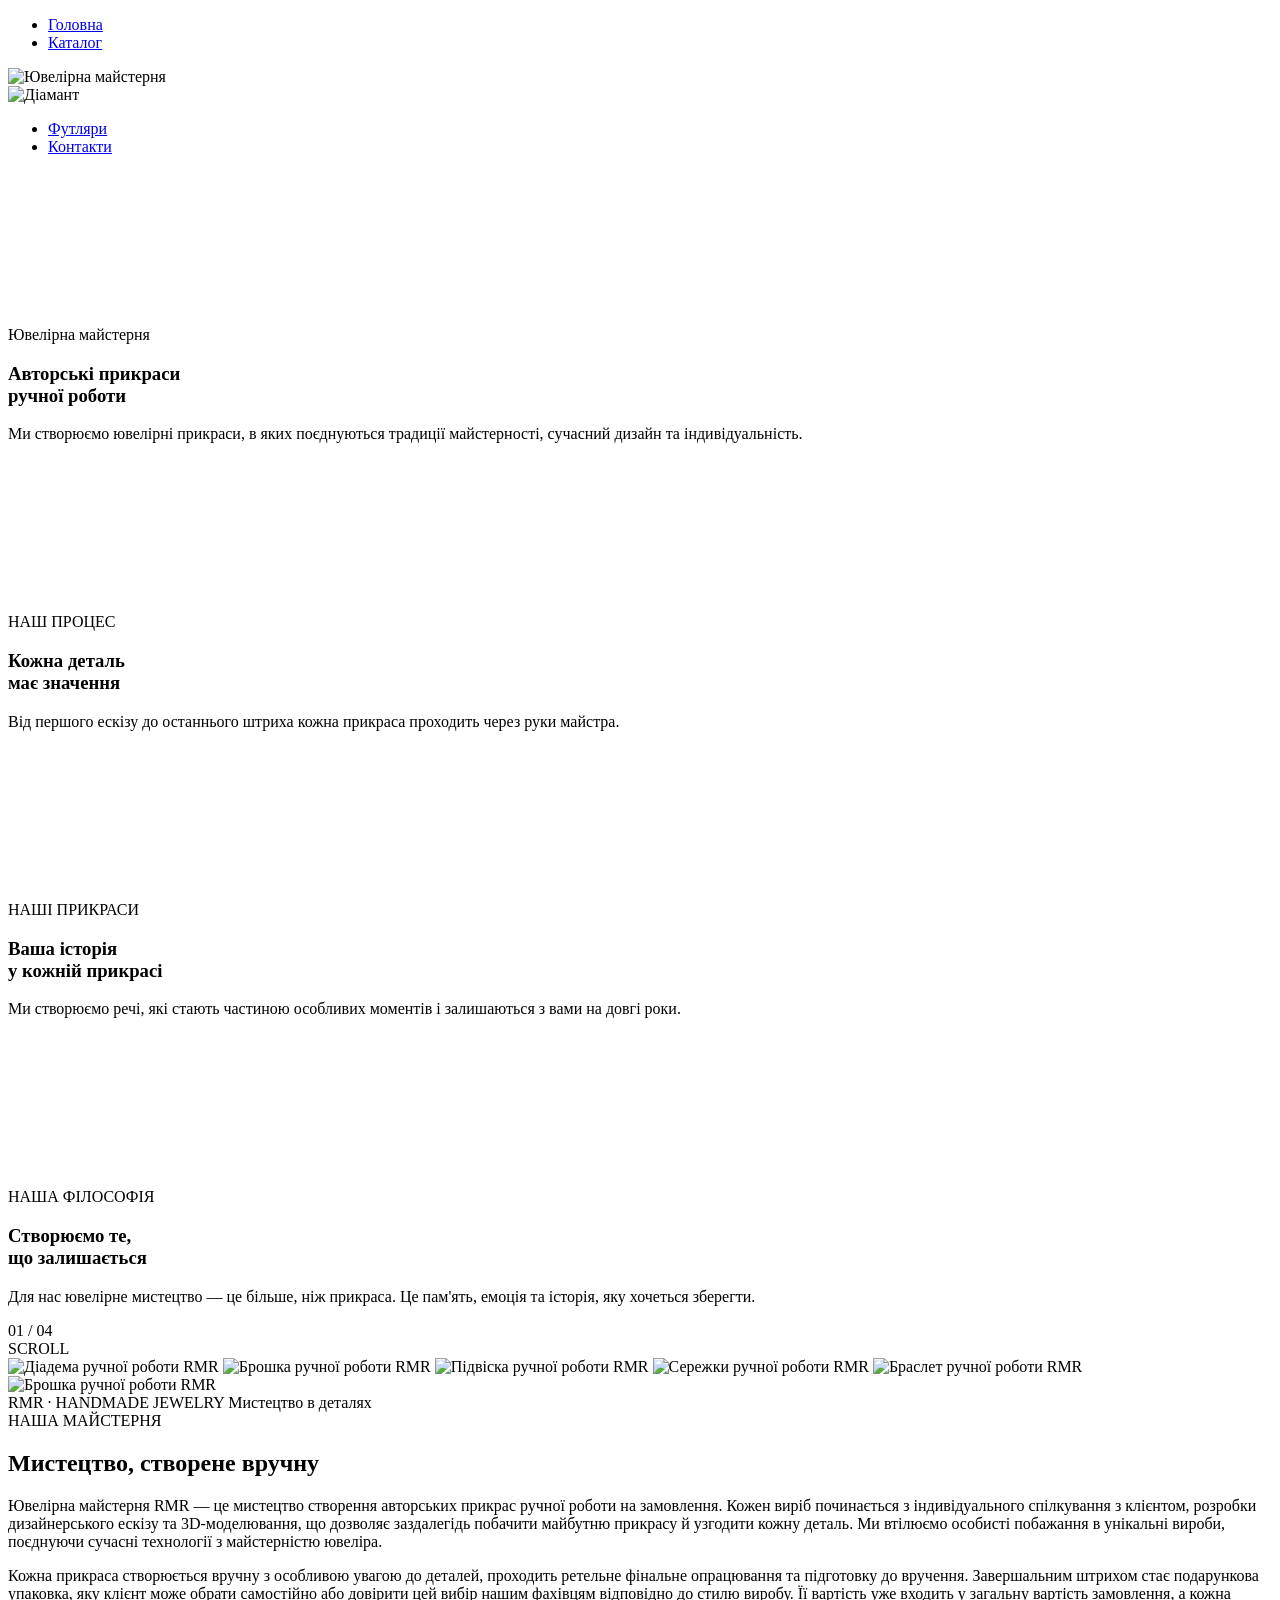
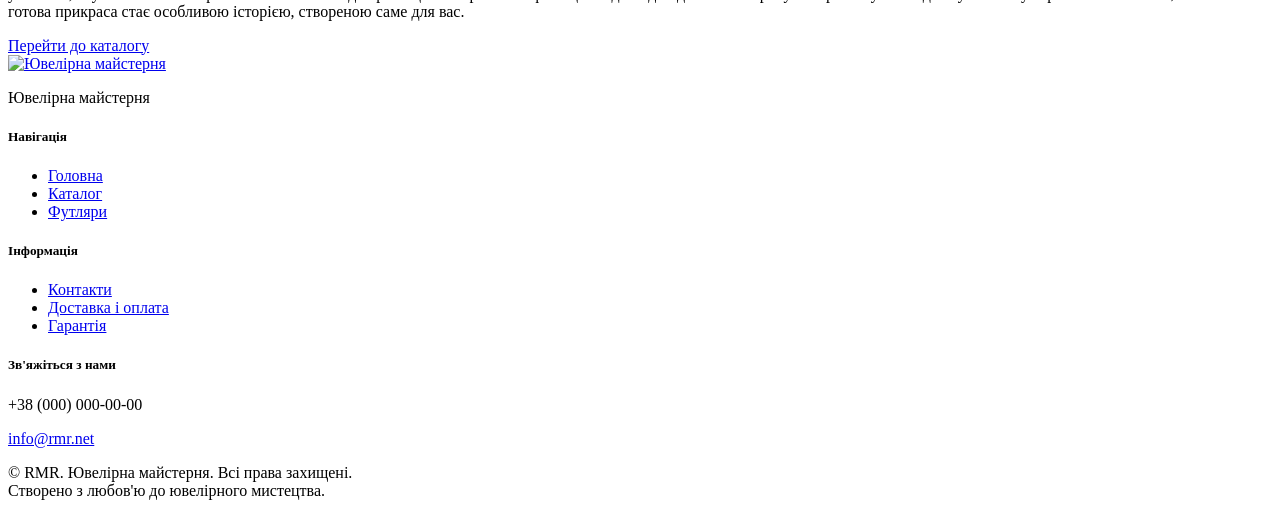
==== index.html @ 95575c85 "Add files via upload" ====
<!DOCTYPE html>
<html lang="uk">
<head>
    <meta charset="UTF-8">
    <meta name="viewport" content="width=device-width, initial-scale=1.0">
    <!-- Bootstrap -->
    <link rel="stylesheet" href="libs/bootstrap/css/bootstrap.min.css">
    <!-- Font Awesome -->
    <link rel="stylesheet" href="libs/fontawesome/css/all.min.css">
 
    <!-- Основные стили -->
    <link rel="stylesheet" href="styles/style.css">

    <!-- Favicon -->
    <link rel="shortcut icon" href="images/favicon.png" type="image/x-icon">
    <title>Ювелірна майстерня RMR</title>
 </head>         


<body>    
    <header class="site-header">
        <div class="container-fluid">
        <div class="row align-items-center">
    
        <!-- ЛЕВАЯ ЧАСТЬ МЕНЮ -->    
        <div class="col-lg-5 col-md-5 col-4">
        <nav class="navbar navbar-expand-lg p-0">
            <ul class="navbar-nav flex-row gap-lg-4 gap-2">
                <li class="nav-item active">  <a class="nav-link" href="index.html"> Головна </a> </li>   
                <li class="nav-item"> <a class="nav-link"  href="catalog.html">  Каталог </a> </li>             
                             
            </ul>                    
        </nav>                            
        </div>                   
                                
        <!-- ЦЕНТРАЛЬНЫЙ ЛОГОТИП -->                          
        <div class="col-lg-2 col-md-2 col-4">                     
        <div class="logo-box text-center"> 
        <img src="images/logotip.png" class="logo img-fluid" alt="Ювелірна майстерня">
        <div class="diamond-wrap">                       
        <img src="images/diamond.png" class="logo-diamond" alt="Діамант"> </div>
         </div> 
        </div>      

        <!-- ПРАВАЯ ЧАСТЬ МЕНЮ -->
        <div class="col-lg-5 col-md-5 col-4">
        <nav class="navbar navbar-expand-lg p-0">
            <ul class="navbar-nav flex-row justify-content-end gap-lg-4 gap-2 w-100"> 
               <li class="nav-item"> <a class="nav-link" href="packaging.html"> Футляри </a> </li>
               <li class="nav-item"> <a class="nav-link" href="contacts.html"> Контакти </a> </li> </ul>
        </nav>                        
        </div>                          
        </div>                           
        </div>                       
         </header>  



         <main>

          <!-- ================================================
               СЦЕНА З ВІДЕО
               Блок .hero «прилипає» до верху екрана (position: sticky),
               поки наступна секція піднімається і накриває його.
               ================================================ -->
          <div class="rmr-video-stage">
              <section class="hero" aria-label="Відео про майстерню RMR">
  
                  <!-- СЛАЙД 1 -->
                  <article class="about-slide is-active">
                      <video class="about-video" autoplay muted loop playsinline preload="auto">
                          <source src="videos/video1.mp4" type="video/mp4">
                      </video>
                      <div class="about-dark"></div>
                      <div class="container-fluid h-100">
                          <div class="row h-100 align-items-center">
                              <div class="col-lg-7 col-md-8 col-11 about-content">
                                  <span class="about-label">Ювелірна майстерня</span>
                                  <h1 class="about-title">Авторські прикраси <br> ручної роботи</h1>
                                  <p class="about-text">Ми створюємо ювелірні прикраси, в яких поєднуються традиції майстерності, сучасний дизайн та індивідуальність.</p>
                              </div>
                          </div>
                      </div>
                  </article>
  
                  <!-- СЛАЙД 2 -->
                  <article class="about-slide">
                      <video class="about-video" muted loop playsinline preload="metadata">
                          <source src="videos/video2.mp4" type="video/mp4">
                      </video>
                      <div class="about-dark"></div>
                      <div class="container-fluid h-100">
                          <div class="row h-100 align-items-center">
                              <div class="col-lg-7 col-md-8 col-11 about-content">
                                  <span class="about-label">НАШ ПРОЦЕС</span>
                                  <h1 class="about-title">Кожна деталь<br> має значення</h1>
                                  <p class="about-text">Від першого ескізу до останнього штриха кожна прикраса проходить через руки майстра.</p>
                              </div>
                          </div>
                      </div>
                  </article>
  
                  <!-- СЛАЙД 3 -->
                  <article class="about-slide">
                      <video class="about-video" muted loop playsinline preload="metadata">
                          <source src="videos/video3.mp4" type="video/mp4">
                      </video>
                      <div class="about-dark"></div>
                      <div class="container-fluid h-100">
                          <div class="row h-100 align-items-center">
                              <div class="col-lg-7 col-md-8 col-11 about-content">
                                  <span class="about-label">НАШІ ПРИКРАСИ</span>
                                  <h1 class="about-title">Ваша історія<br>у кожній прикрасі</h1>
                                  <p class="about-text">Ми створюємо речі, які стають частиною особливих моментів і залишаються з вами на довгі роки.</p>
                              </div>
                          </div>
                      </div>
                  </article>
  
                  <!-- СЛАЙД 4 -->
                  <article class="about-slide">
                      <video class="about-video" muted loop playsinline preload="metadata">
                          <source src="videos/video4.mp4" type="video/mp4">
                      </video>
                      <div class="about-dark"></div>
                      <div class="container-fluid h-100">
                          <div class="row h-100 align-items-center">
                              <div class="col-lg-7 col-md-8 col-11 about-content">
                                  <span class="about-label">НАША ФІЛОСОФІЯ</span>
                                  <h1 class="about-title">Створюємо те,<br>що залишається</h1>
                                  <p class="about-text">Для нас ювелірне мистецтво — це більше, ніж прикраса. Це пам'ять, емоція та історія, яку хочеться зберегти.</p>
                              </div>
                          </div>
                      </div>
                  </article>
  
                  <!-- СЧЁТЧИК -->
                  <div class="about-counter">
                      <span class="current">01</span> / 04
                  </div>
  
                  <!-- SCROLL -->
                  <div class="about-scroll">
                      <span>SCROLL</span>
                      <span class="about-scroll-line"></span>
                  </div>
  
              </section>
          </div>
  
  
        <!-- ================================================
                       СЕКЦІЯ З ФОТО І ОПИСОМ: піднімається на відео
                       Сітка Bootstrap: container > row > col-lg-7 + col-lg-5
                       ================================================ -->
        <section class="rmr-workshop-section" id="rmr-workshop" aria-labelledby="rmr-workshop-title">
            <div class="container">
                <div class="row align-items-center g-4 g-lg-5">
        
                    <!-- ФОТО ПРИКРАС (змінюються автоматично, див. home.js) -->
                    <div class="col-12 col-lg-7">
                        <div class="rmr-jewelry-showcase" aria-label="Прикраси майстерні RMR">
                            <div class="rmr-jewelry-glow" aria-hidden="true"></div>
                            <div class="rmr-jewelry-frame">
                                <img class="rmr-jewelry-image is-visible" src="images/chief/1.png"alt="Діадема ручної роботи RMR"> 
                                <img class="rmr-jewelry-image" src="images/chief/2.png" alt="Брошка ручної роботи RMR">
                                <img class="rmr-jewelry-image" src="images/chief/3.png" alt="Підвіска ручної роботи RMR">
                                <img class="rmr-jewelry-image" src="images/chief/4.png" alt="Сережки ручної роботи RMR">
                                <img class="rmr-jewelry-image" src="images/chief/5.png" alt="Браслет ручної роботи RMR">
                                <img class="rmr-jewelry-image" src="images/chief/6.png" alt="Брошка ручної роботи RMR">
        
                            </div>
                            <div class="rmr-showcase-caption" aria-live="polite">
                                <span class="rmr-showcase-kicker">RMR · HANDMADE JEWELRY</span>
                                <span class="rmr-showcase-name">Мистецтво в деталях</span>
                            </div>
                        </div>
                    </div>
                    <!-- ОПИС: по центру на телефоні, зліва на широкому екрані -->
                    <div class="col-12 col-lg-5">
                        <div class="rmr-workshop-description text-left text-lg-start">
                            <span class="rmr-workshop-overline d-block">НАША МАЙСТЕРНЯ</span>
                            <h2 id="rmr-workshop-title">Мистецтво, створене вручну</h2>
                            <p>Ювелірна майстерня RMR — це мистецтво створення авторських прикрас ручної роботи на замовлення.
                                Кожен виріб
                                починається з індивідуального спілкування з клієнтом, розробки дизайнерського ескізу та
                                3D-моделювання, що
                                дозволяє заздалегідь побачити майбутню прикрасу й узгодити кожну деталь. Ми втілюємо особисті
                                побажання в
                                унікальні вироби, поєднуючи сучасні технології з майстерністю ювеліра.</p>
        
                            <p> Кожна прикраса створюється вручну з особливою увагою до деталей, проходить ретельне фінальне
                                опрацювання та
                                підготовку до вручення. Завершальним штрихом стає подарункова упаковка, яку клієнт може обрати
                                самостійно або довірити
                                цей вибір нашим фахівцям відповідно до стилю виробу. Її вартість уже входить у загальну вартість
                                замовлення, а кожна
                                готова прикраса стає особливою історією, створеною саме для вас.</p>
                            <a href="catalog.html" class="rmr-workshop-btn">Перейти до каталогу <i
                                    class="fa-solid fa-arrow-right-long" aria-hidden="true"></i></a>
                        </div>
                    </div>
        
                </div>
            </div>
        </section>
        
        </main>



<!-- FOOTER -->
<footer class="footer"> 
    <div class="container">

   <!-- ОСНОВНАЯ ЧАСТЬ FOOTER -->
    <div class="row footer-main g-4">
    
   <!-- ЛОГОТИП -->
    <div class="col-lg-3 col-md-6 col-12">
    <div class="footer-column footer-brand"> <a href="index.html" class="footer-logo d-inline-block"> <img src="images/logotipWithDiamond.png" alt="Ювелірна майстерня" class="img-fluid"> </a>        
     <p class="footer-description"> Ювелірна майстерня </p>
     </div>
     </div>                         
    
    <!--  НАВИГАЦИЯ-->
     <div class="col-lg-3 col-md-6 col-12">            
     <div class="footer-column">            
     <h5> Навігація </h5>
        <ul class="footer-links list-unstyled">                    
            <li> <a href="index.html"> Головна </a> </li>
            <li> <a href="catalog.html"> Каталог </a> </li>
            <li> <a href="packaging.html">Футляри </a> </li> 
       </ul>                
                 
      </div>                          
      </div>                            
    
     <!--  ИНФОРМАЦИЯ   -->          
       <div class="col-lg-3 col-md-6 col-12">          
       <div class="footer-column">
       <h5>  Інформація  </h5>  
            <ul class="footer-links list-unstyled">
               <li> <a href="contacts.html"> Контакти </a> </li>
               <li> <a href="#"> Доставка і оплата </a> </li>         
             <li> <a href="#"> Гарантія </a> </li>   
            </ul>            
       </div>
       </div>              

     <!-- КОНТАКТЫ -->   
        <div class="col-lg-3 col-md-6 col-12">         
        <div class="footer-column">         
        <h5> Зв'яжіться з нами </h5>
     
     <!-- ТЕЛЕФОН -->                    
        <p class="footer-contact">  +38 (000) 000-00-00  </p>
                      
     <!-- EMAIL -->
        <p class="footer-contact"> 
        <a href="mailto:info@rmr.net?subject=Замовлення прикрас">info@rmr.net</a> </p>    
                            
     <!-- СОЦСЕТИ -->
        <div class="footer-socicons d-flex">
            <span aria-label="Instagram"> <i class="fa-brands fa-instagram"></i> </span>
            <span aria-label="Facebook"> <i class="fa-brands fa-square-facebook"></i> </span>
            <span aria-label="Pinterest"> <i class="fa-brands fa-square-pinterest"></i> </span>
            <span aria-label="Twitter"> <i class="fa-brands fa-square-twitter"></i> </span>  
    </div>
    </div>
    </div>           
    </div>
           
    <!-- НИЖНЯЯ ЧАСТЬ FOOTER  -->
       <div class="footer-bottom row align-items-center">       
           
    <!-- КОПИРАЙТ -->
    <div class="col-md-6 col-12">
    <div class="footer-copy"> &copy;
      <span class="year"></span>
     <span> RMR. Ювелірна майстерня. Всі права захищені.</span>
                       
     </div>
     </div>               
                    
    <!-- ТЕКСТ СПРАВА -->
    <div class="col-md-6 col-12 text-md-end">
    <div class="footer-love"> Створено з любов'ю до ювелірного мистецтва. </div>
    </div>  
    </div>
    </div>            
                  
 </footer>
                  
                

<script src="scripts/home.js"></script>
<script src="scripts/diamond.js"></script>
<script src="scripts/script.js"></script>

</body>
</html>
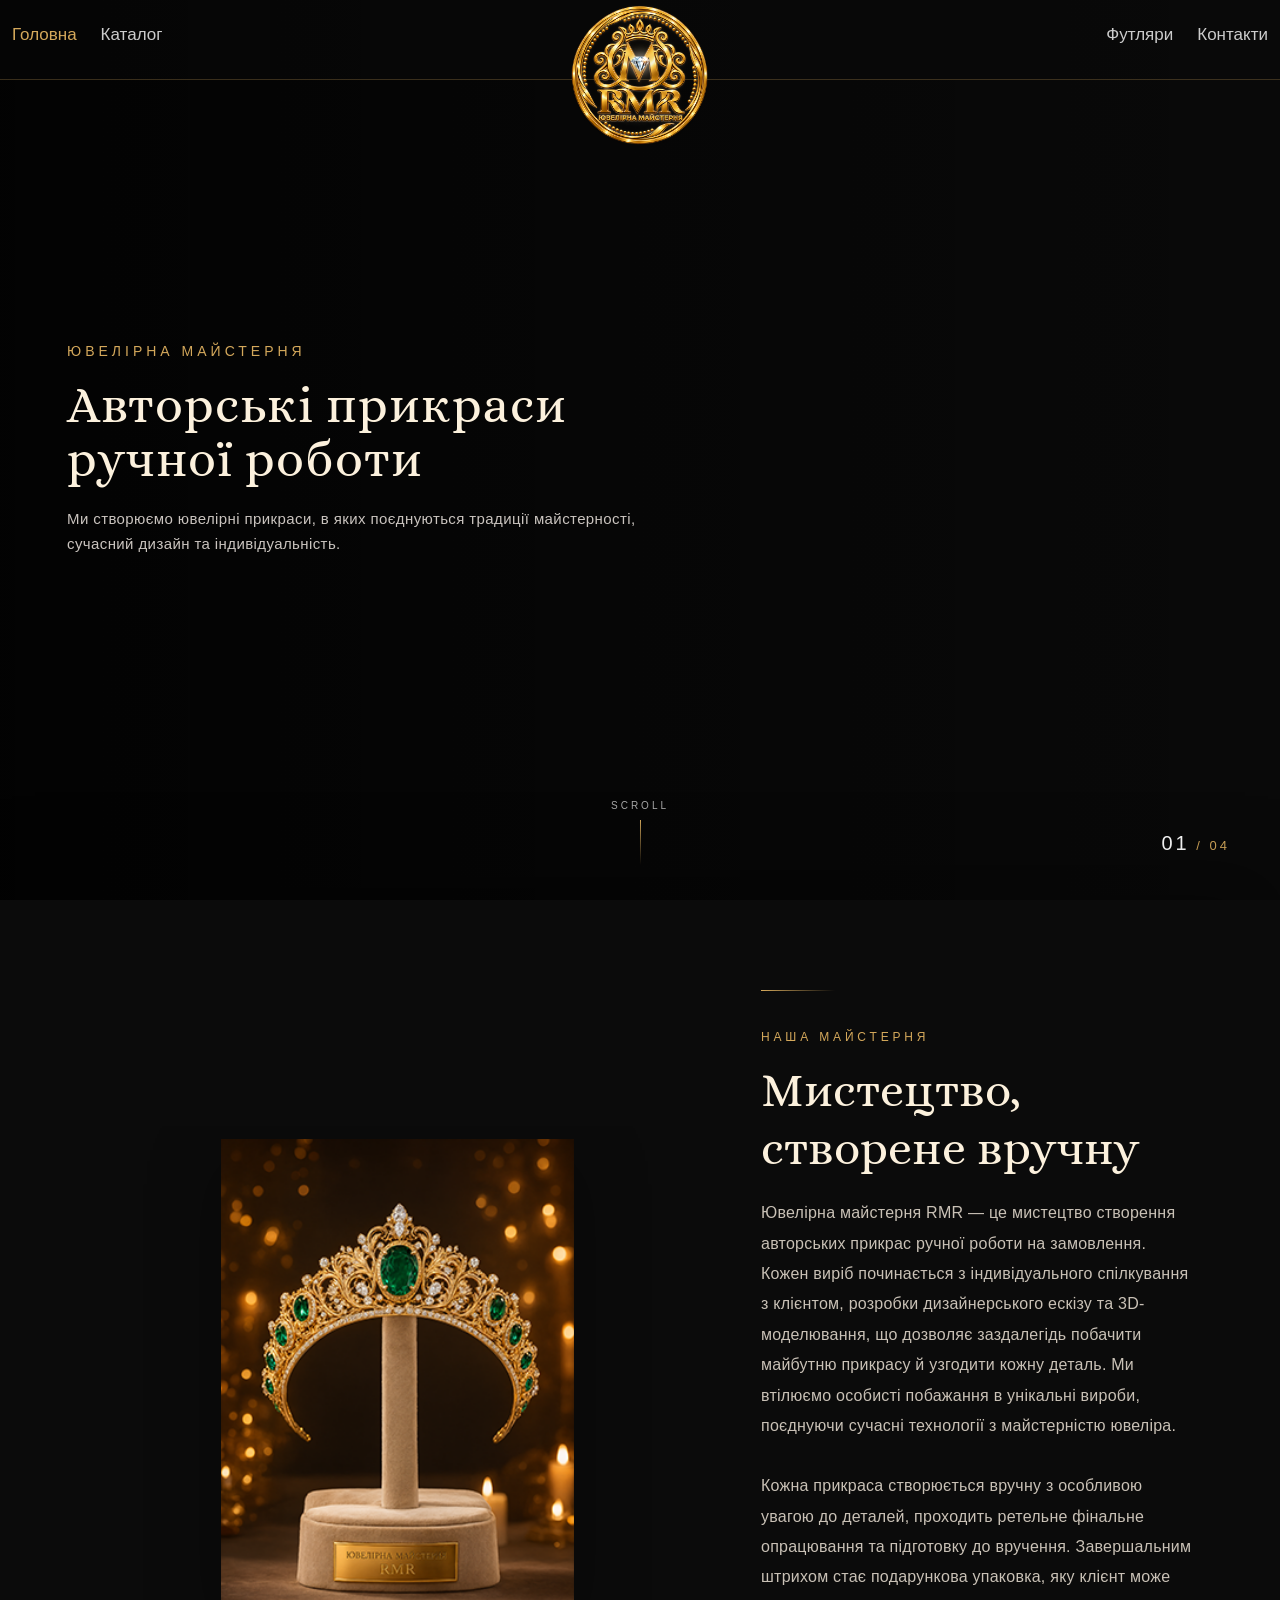
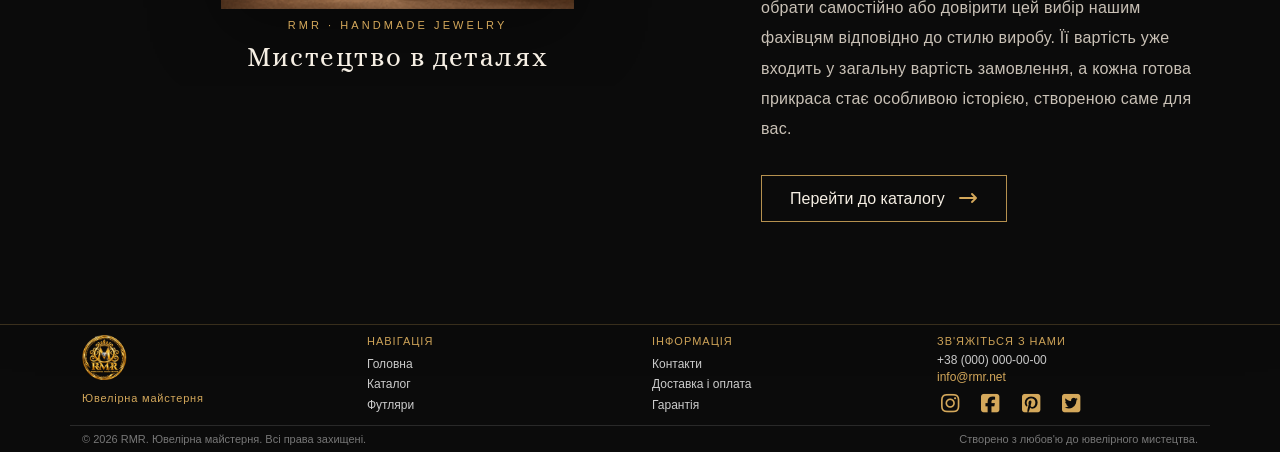
==== commit 7b61046d: "Update index.html" ====
--- a/index.html
+++ b/index.html
@@ -218,7 +218,8 @@
     
    <!-- ЛОГОТИП -->
     <div class="col-lg-3 col-md-6 col-12">
-    <div class="footer-column footer-brand"> <a href="index.html" class="footer-logo d-inline-block"> <img src="images/logotipWithDiamond.png" alt="Ювелірна майстерня" class="img-fluid"> </a>        
+    <div class="footer-column footer-brand"> 
+     <span class="footer-logo d-inline-block"><img src="images/logotipWithDiamond.png" alt="Ювелірна майстерня" class="img-fluid"> </span>         
      <p class="footer-description"> Ювелірна майстерня </p>
      </div>
      </div>                         
--- a/styles/style.css
+++ b/styles/style.css
@@ -0,0 +1,2682 @@
+/* сброс стилей браузера */
+html, body, div, span, object, iframe, h1, h2, h3, h4, h5, h6, p, blockquote, pre, a, abbr, acronym, address, big, cite, code, del, dfn, em, img, ins, kbd, q, s, samp,small, strike, strong, sub, sup, tt, var, b, u, i, center, dl, dt, dd, ol, ul, li, fieldset, form, label, legend,
+table, caption, tbody, tfoot, thead, tr, th, td, article, aside, canvas, details, embed, 
+figure, figcaption, footer, header, hgroup, menu, nav, output, ruby, section, summary,
+time, mark, audio, video {
+	margin: 0;
+	padding: 0;
+	border: 0;
+	font-size: 100%;
+	vertical-align: baseline;
+}
+article, aside, details, figcaption, figure, footer, header, hgroup, menu, nav, section {
+	display: block;
+}
+body {
+	line-height: 1.2;
+}
+ol { 
+	padding-left: 1.4em;
+	list-style: decimal;
+}
+ul {
+	padding-left: 1.4em;
+	list-style: square;
+}
+table {
+	border-collapse: collapse;
+	border-spacing: 0;
+} 
+/* конец кода сброса стилей браузера */
+/*!!!!!!!!!!!!!!!!!!!!!!!!!!!!!!!!!!!!!!!!!!!!!!!!!!!!!!!!!!!!*/
+
+
+/* =========================================================
+                        INDEX.HTML
+   ========================================================= */
+ @font-face {
+   font-family: 'AliceRegular'; /* Задаем имя шрифту */
+  src: url('../fonts/11zon_Alice-Regular.woff2') format('woff2');
+  font-weight: 400;/* Жирность шрифта */
+  font-style: normal; /* Стиль шрифта */
+  font-display: swap; /* Плавная замена текста при загрузке */
+}
+
+html,
+body {
+    margin: 0;
+    padding: 0;
+    width: 100%;
+    min-height: 100%;
+    background: #0b0b0b;
+    font-family: "Playfair Display", "PT Serif", sans-serif;
+     }
+
+body {
+    overflow-x: hidden;
+    }     
+
+
+/* HEADER */
+.site-header {
+    position: absolute;
+    top: 0;
+    left: 0;
+    width: 100%;
+    min-height: 80px;
+    background: rgba(10, 10, 10, 0.40);
+    border-bottom: 1px solid rgba(212, 168, 91, 0.25);
+    z-index: 10;
+}
+/* ССЫЛКИ МЕНЮ */
+.site-header .nav-link {
+    color: #cccccc;
+    font-size: 17px;
+    white-space: nowrap;
+    text-decoration: none;
+    padding: 0 !important;
+    transition: color 0.3s ease, text-shadow 0.3s ease;
+    transform: translateY(25px);         
+}
+.site-header .nav-link:hover {
+    color: #d4a85b;
+}
+/* АКТИВНЫЙ ПУНКТ */
+.site-header .nav-item.active .nav-link {
+    color: #d4a85b;
+}
+/* ЛОГОТИП */
+ .logo-box {
+    position: absolute;
+    width: 140px;
+    height: 140px;
+    left: 50%;
+    top: 5px;
+    transform: translateX(-50%);
+    perspective: 600px;
+    z-index: 20;
+}
+/* ССЫЛКА ЛОГОТИПА */
+.logo-box > a {
+    position: relative;
+    display: block;
+    width: 100%;
+    height: 100%;
+}
+/* ОСНОВНОЙ ЛОГОТИП */
+.logo {
+    position: absolute;
+    width: 140px;
+    height: 140px;
+    left: 0;
+    top: 0;
+    object-fit: contain;
+    z-index: 1;
+}
+/* ОБЛАСТЬ БРИЛЛИАНТА */
+.diamond-wrap {
+    position: absolute;
+    left: 50%;
+    top: 43%;
+    width: 28px;
+    height: 28px;
+    transform: translate(-50%, -50%);
+    z-index: 5;
+    pointer-events: none;
+}
+/* БРИЛЛИАНТ */
+.logo-diamond {
+    position: absolute;
+    left: 0;
+    top: 0;
+    width: 28px;
+    height: 28px;
+    object-fit: contain;
+    transform-origin: center center;
+    z-index: 2;
+}
+
+/*  HERO*/ 
+.hero,
+.about-story {          /* .about-story используется на aboutus.html */
+    position: relative;
+    width: 100%;
+    min-height: 0;
+    overflow: hidden;
+    background: #0b0b0b;
+}
+
+/* Главная: видео занимает весь первый экран (шапка лежит поверх него) */
+.hero {
+    height: 100vh;      /* запасной вариант для старых браузеров */
+    height: 100svh;     /* на телефонах не прыгает при скрытии адресной строки */
+}
+
+/* Страница «Про майстерню»: оставляем место под футер, как было */
+.about-story {
+    height: calc(100vh - 135px);
+}
+
+/* ОДИН ЭКРАН */
+.about-slide {
+    position: absolute;
+    inset: 0;
+    width: 100%;
+    height:  100%;
+    opacity: 0;
+    visibility: hidden;
+    transform: scale(1.04);
+    transition:
+        opacity 1s ease,
+        transform 1.4s ease,
+        visibility 1s ease;
+}
+
+/* АКТИВНЫЙ ЭКРАН */
+.about-slide.is-active {
+    opacity: 1;
+    visibility: visible;
+    transform: scale(1);
+    z-index: 2;
+}
+
+/* ВИДЕО */
+.about-video {
+    position: absolute;
+    inset: 0;
+    width: 100%;
+    height: 100%;
+    object-fit: cover;
+}
+
+/* ЗАТЕМНЕНИЕ */
+.about-dark {
+    position: absolute;
+    inset: 0;
+    z-index: 1;
+    background:
+        linear-gradient(
+            90deg,
+            rgba(0, 0, 0, 0.78) 0%,
+            rgba(0, 0, 0, 0.48) 45%,
+            rgba(0, 0, 0, 0.18) 100%
+        );
+}
+
+/* КОНТЕНТ */
+.about-content {
+    position: relative;
+    z-index: 3;
+    /*color: #fff;*/
+}
+
+/* МАЛЕНЬКИЙ ЗОЛОТОЙ ЗАГОЛОВОК */
+.about-label {
+    display: block;
+    margin-bottom: 18px;
+    margin-left: 55px;
+    color: #d4a85b;
+    font-size: 14px;
+    font-weight: 400;
+    letter-spacing: 4px;
+    text-transform: uppercase;
+    opacity: 0;
+    transform: translateY(25px);
+    transition:
+        opacity 0.8s ease 0.3s,
+        transform 0.8s ease 0.3s;
+}
+
+/* ГЛАВНЫЙ ЗАГОЛОВОК */
+.about-title {
+    margin: 0 0 20px 55px;
+    max-width: 700px;
+    color: #fcf1dd;
+    font-family: 'AliceRegular';
+    font-size: clamp(3rem, 4vw, 4.5rem);
+    font-weight: 400;
+    line-height: 1.05;
+    letter-spacing: 1px;
+    opacity: 0;
+    transform: translateY(35px);
+    transition:
+        opacity 1s ease 0.45s,
+        transform 1s ease 0.45s;
+}
+
+/* ТЕКСТ */
+.about-text {
+    max-width: 620px;
+    color: #cac4bf;
+    font-size: 15px;
+    margin-left: 55px;
+    line-height: 1.7;
+    letter-spacing: 0.4px;
+    opacity: 0;
+    transform: translateY(30px);
+    transition:
+        opacity 1s ease 0.65s,
+        transform 1s ease 0.65s;
+}
+
+/* ЗАПУСК АНИМАЦИИ ТЕСКТА */
+.about-slide.is-active .about-label,
+.about-slide.is-active .about-title,
+.about-slide.is-active .about-text {
+    opacity: 1;
+    transform: translateY(0);
+}
+
+/* СЧЁТЧИК */
+.about-counter {
+    position: absolute;
+    right: 50px;
+    bottom: 45px;
+    z-index: 5;
+    color: #d4a85b;
+    font-size: 13px;
+    letter-spacing: 3px;
+}
+.about-counter .current {
+    color: #fff;
+    font-size: 20px;
+}
+
+/* ПОДСКАЗКА SCROLL */
+.about-scroll {
+    position: absolute;
+    left: 50%;
+    bottom: 35px;
+    z-index: 5;
+    display: flex;
+    flex-direction: column;
+    align-items: center;
+    gap: 8px;
+    transform: translateX(-50%);
+    color: rgba(255, 255, 255, 0.65);
+    font-size: 10px;
+    letter-spacing: 3px;
+    text-transform: uppercase;
+}
+.about-scroll-line {
+    width: 1px;
+    height: 45px;
+    background: linear-gradient(
+        to bottom,
+        #d4a85b,
+        transparent
+    );
+    animation: aboutScroll 2s ease-in-out infinite;
+}
+
+@keyframes aboutScroll {
+    0% {
+        opacity: 0;
+        transform: scaleY(0);
+        transform-origin: top;
+    }
+    50% {
+        opacity: 1;
+        transform: scaleY(1);
+    }
+    100% {
+        opacity: 0;
+        transform: scaleY(1);
+        transform-origin: bottom;
+    }
+}
+
+
+
+/* =====================================================
+   ГОЛОВНА RMR: СЕКЦІЯ ПЛАВНО ПІДНІМАЄТЬСЯ НА ВІДЕО («шторка»)
+
+   Як це працює:
+   1) .rmr-video-stage вдвічі вища за екран.
+   2) .hero всередині має position: sticky, тому «прилипає» до верху
+      екрана і стоїть на місці, поки сторінка прокручується.
+   3) Наступна секція має від'ємний margin-top, тому спочатку стоїть
+      одразу під екраном, а потім піднімається і накриває відео.
+   4) home.js рахує, наскільки секція вже накрила відео, і кладе число
+      від 0 до 1 у змінну --cover. За нею відео трохи зсувається,
+      зменшується і темніє, і виходить глибина, як на omegawatches.com.
+   ===================================================== */
+
+   :root {
+    --screen: 100vh;                         /* висота екрана */
+    --hero-h: max(var(--screen), 480px);     /* висота блоку з відео */
+}
+@supports (height: 100svh) {
+    :root { --screen: 100svh; }              /* на телефонах не стрибає при зникненні адресного рядка */
+}
+
+.rmr-video-stage {
+    --cover: 0;                              /* 0 → 1, оновлює home.js */
+    position: relative;
+    height: calc(var(--hero-h) + var(--screen));
+    z-index: 1;
+    background: #0b0b0b;
+}
+
+.rmr-video-stage > .hero {
+    position: sticky;
+    top: 0;
+    height: var(--hero-h);
+    min-height: 0;
+    z-index: 1;
+    transform-origin: 50% 0;
+    transform:
+        translate3d(0, calc(var(--cover) * -14vh), 0)
+        scale(calc(1 - var(--cover) * 0.08));
+    will-change: transform;
+}
+
+/* Затемнення відео, коли секція його накриває */
+.rmr-video-stage > .hero::after {
+    content: "";
+    position: absolute;
+    inset: 0;
+    z-index: 6;
+    background: #000;
+    opacity: calc(var(--cover) * 1);
+    pointer-events: none;
+}
+
+/* СЕКЦІЯ З ФОТО І ОПИСОМ */
+.rmr-workshop-section {
+    position: relative;
+    z-index: 20;
+    display: flex;
+    align-items: center;
+    margin-top: calc(var(--hero-h) * -1);    /* підтягуємо секцію вгору, під екран */
+    min-height: var(--screen);
+    padding: clamp(55px, 7vw, 105px) 0 clamp(65px, 8vw, 110px);
+    overflow: hidden;
+    color: #f6efe4;
+    background:
+       /* radial-gradient(ellipse at 50% 18%, rgba(212,168,91,.12), transparent 42%),*/
+        #0b0b0b;
+    box-shadow: 0 -28px 70px rgba(0,0,0,.30);
+    isolation: isolate;
+}
+.rmr-workshop-section > .container {
+    position: relative;
+    z-index: 1;
+}
+
+/* ФОТО ПРИКРАС */
+.rmr-jewelry-showcase {
+    position: relative;
+    display: flex;
+    min-height: clamp(320px, 48vw, 560px);
+    flex-direction: column;
+    align-items: center;
+    justify-content: center;
+    overflow: hidden;
+}
+.rmr-jewelry-glow {
+    position: absolute;
+    width: min(70vw, 650px);
+    aspect-ratio: 1;
+    border-radius: 50%;
+    /*background: radial-gradient(circle, rgba(212,168,91,.16) 0%, rgba(212,168,91,.055) 38%, transparent 70%);*/
+    filter: blur(12px);
+    pointer-events: none;
+}
+.rmr-jewelry-frame {
+    position: relative;
+    z-index: 1;
+    width: min(76vw, 540px);
+    height: clamp(260px, 42vw, 470px);
+}
+.rmr-jewelry-image {
+    position: absolute;
+    inset: 0;
+    display: block;
+    width: 100%;
+    height: 100%;
+    object-fit: contain;
+    opacity: 0;
+    transform: translateY(14px) scale(.97);
+    filter: drop-shadow(0 22px 35px rgba(0,0,0,.35));
+    transition: opacity 1s ease, transform 0.3s ease;
+    pointer-events: none;
+}
+.rmr-jewelry-image.is-visible {
+    opacity: 1;
+    transform: translateY(0) scale(1);
+}
+.rmr-showcase-caption {
+    position: relative;
+    z-index: 2;
+    display: flex;
+    flex-direction: column;
+    gap: 9px;
+    margin-top: 10px;
+    text-align: center;
+}
+.rmr-showcase-kicker {
+    color: #d4a85b;
+    font-size: 11px;
+    letter-spacing: .28em;
+}
+.rmr-showcase-name {
+    color: #f6efe4;
+    font-family: 'AliceRegular', 'PT Serif', serif;
+    font-size: clamp(19px, 2.1vw, 27px);
+    letter-spacing: .06em;
+}
+
+/* ОПИС (вирівнювання тексту задають класи Bootstrap: text-center text-lg-start) */
+.rmr-workshop-description {
+    position: relative;
+    max-width: 640px;
+    margin: 0 auto;
+    padding: clamp(28px, 4vw, 52px) 18px 0;
+}
+.rmr-workshop-description::before {
+    content: "";
+    position: absolute;
+    top: 0;
+    left: 50%;
+    width: 74px;
+    height: 1px;
+    transform: translateX(-50%);
+    background: linear-gradient(90deg, transparent, #d4a85b, transparent);
+}
+.rmr-workshop-overline {
+    margin-bottom: 17px;
+    color: #d4a85b;
+    font-size: 12px;
+    letter-spacing: .32em;
+}
+.rmr-workshop-description h2 {
+    margin: 0 0 22px;
+    color: #fcf1dd;
+    font-family: 'AliceRegular', 'PT Serif', serif;
+    font-size: clamp(30px, 4vw, 48px);
+    font-weight: 400;
+    line-height: 1.2;
+}
+.rmr-workshop-description p {
+    margin: 0 auto 30px;
+    color: #c9c1b6;
+    font-size: clamp(15px, 1.25vw, 17px);
+    line-height: 1.9;
+    letter-spacing: .015em;
+}
+.rmr-workshop-btn {
+    display: inline-flex;
+    align-items: center;
+    justify-content: center;
+    gap: 13px;
+    padding: 13px 28px;
+    border: 1px solid rgba(212,168,91,.85);
+    border-radius: 0;
+    color: #f6efe4;
+    text-decoration: none;
+    transition: color .3s ease, background .3s ease, box-shadow .3s ease;
+}
+.rmr-workshop-btn i { color: #d4a85b; transition: transform .3s ease, color .3s ease; }
+.rmr-workshop-btn:hover {
+    color: #0b0b0b;
+    background: linear-gradient(110deg, #b9863e, #f6df9d, #c5964b);
+    box-shadow: 0 0 28px rgba(212,168,91,.2);
+}
+.rmr-workshop-btn:hover i { color: #0b0b0b; transform: translateX(4px); }
+
+/* ШИРОКИЙ ЕКРАН (lg і більше): фото зліва, текст справа */
+@media (min-width: 992px) {
+    .rmr-workshop-description {
+        max-width: none;
+        margin: 0;
+        padding: 40px 0 0;
+    }
+    .rmr-workshop-description::before {
+        left: 0;
+        transform: none;
+        background: linear-gradient(90deg, #d4a85b, transparent);
+    }
+    .rmr-workshop-description p {
+        margin: 0 0 30px;
+        
+    }
+}
+
+
+/* ПЛАНШЕТЫ (от 768px до 991.98px) */
+@media (min-width: 768px) and (max-width: 991.98px) {
+    .rmr-workshop-section {
+      padding-top: 60px; /* Увеличиваем верхний отступ секции */
+    }
+  
+    .rmr-jewelry-showcase {
+      min-height: 450px; /* Больше пространства для витрины */
+    }
+  
+    .rmr-jewelry-frame {
+      width: 80% ; /* Фрейм становится шире и центрируется */
+      max-width: 600px;
+      height: 380px;
+      margin: 0 auto;
+    }
+  
+    .rmr-workshop-description {
+      max-width: 680px; /* Ограничиваем ширину текста для удобства чтения */
+      margin: 0 auto;  /* Центрируем блок с текстом */
+      padding: 30px 20px 0; /* Оптимальные паддинги */
+    }
+  
+    .rmr-workshop-description p {
+      line-height: 1.8;
+      margin-bottom: 25px;
+    }
+    
+    .rmr-workshop-description::before {
+      left: 50%;
+      transform: translateX(-50%); /* Центрируем декоративную линию/элемент перед текстом */
+    }
+  }
+  
+
+/* ТЕЛЕФОН */
+@media (max-width: 767.98px) {
+    .rmr-workshop-section { padding-top: 42px; }
+    .rmr-jewelry-showcase { min-height: 330px; }
+    .rmr-jewelry-frame { width: min(88vw, 440px); height: 285px; }
+    .rmr-workshop-description { padding-inline: 8px; }
+    .rmr-workshop-description p { 
+        line-height: 1.75; 
+        
+    }
+          
+}
+
+/* Користувачам, які вимкнули анімацію в системі: без руху, тільки накриття */
+@media (prefers-reduced-motion: reduce) {
+    .rmr-video-stage > .hero { transform: none; will-change: auto; }
+    .rmr-jewelry-image, .rmr-workshop-btn, .rmr-workshop-btn i { transition: none !important; }
+}
+
+
+
+
+/* FOOTER */
+   .footer {
+    background: #0b0b0b;
+    color: #cccccc;
+    font-family: Arial, "PT Serif", sans-serif;
+    border-top:
+        1px solid rgba(212, 168, 91, 0.25);
+    padding: 10px 0 0;
+    margin: 0;
+    line-height: 1.3;
+}
+/* КОЛОНКИ FOOTER */
+    .footer-column {
+        padding-top: 0;
+        padding-bottom: 0;
+        margin-bottom: 0;
+}
+/* ЛОГОТИП FOOTER */
+    .footer-brand {
+    display: flex;
+    flex-direction: column;
+    align-items: flex-start;
+    gap: 3px;
+}
+.footer-logo {
+    display: block;
+    width: 90px;
+    margin: 0 0 3px 0;
+}
+.footer-logo img {
+    max-height: 45px;
+    width: auto;
+    object-fit: contain;
+}
+.footer-description {
+    color: #d4a85b;
+    font-size: 11px;
+    line-height: 1.2;
+    margin: 0;
+    letter-spacing: 0.8px;
+}
+/* ЗАГОЛОВКИ FOOTER */
+    .footer h5 {
+    color: #d4a85b;
+    font-size: 11px;
+    font-weight: 400;
+    text-transform: uppercase;
+    letter-spacing: 1px;
+    margin-bottom: 4px;
+    padding: 0;
+}
+/* ССЫЛКИ FOOTER */
+    .footer-links {
+    margin: 0;
+    padding: 0;
+}
+.footer-links li {
+    margin: 0;
+    padding: 0;
+    line-height: 1.3;
+}
+.footer-links a {
+    color: #cccccc;
+    font-size: 12px;
+    text-decoration: none;
+    transition:
+        color 0.3s ease,
+        padding-left 0.3s ease;
+}
+.footer-links a:hover {
+    color: #d4a85b;
+    padding-left: 4px;
+}
+/* КОНТАКТЫ */
+     .footer-contact {
+    color: #cccccc;
+    font-size: 12px;
+    line-height: 1.3;
+    margin: 0 0 2px;
+}
+.footer-contact a {
+    color: #d4a85b;
+    text-decoration: none;
+    transition: color 0.3s ease;
+}
+.footer-contact a:hover {
+    color: #fff0b0;
+}
+/*  СОЦИАЛЬНЫЕ СЕТИ */
+.footer-socicons {
+    gap: 14px;
+    margin-top: 7px;
+}
+.footer-socicons span {
+    color: #d4a85b;
+    font-size: 21px;
+    line-height: 1;
+    text-decoration: none;
+    transition:
+        color 0.4s ease,
+        transform 0.4s ease,
+        text-shadow 0.4s ease;
+}
+.footer-socicons span:hover {
+    color: #fff0b0;
+    transform: translateY(-3px);
+    text-shadow:
+        0 0 6px #d4a85b,
+        0 0 15px rgba(212, 168, 91, 0.7);
+}
+/*КНОПКА ВВЕРХ*/
+.footer-up-column {
+    display: flex;
+    align-items: center;
+    justify-content: center;
+    padding-left: 0;
+    padding-right: 0;
+}
+.up-button {
+    display: inline-flex;
+    align-items: center;
+    justify-content: center;
+    color: #d4a85b;
+    font-size: 28px;
+    line-height: 1;
+    text-decoration: none;
+    transition:
+        color 0.3s ease,
+        transform 0.3s ease,
+        filter 0.3s ease;
+}
+.up-button:hover {
+    color: #d4a85b;
+    transform: translateY(-4px);
+    filter: drop-shadow(0 0 7px rgba(212, 168, 91, 0.7));
+}
+/*  НИЖНЯЯ ЧАСТЬ FOOTER */
+ .footer-bottom {
+    margin-top: 10px;
+    padding: 6px 0;
+    border-top:
+        1px solid rgba(255, 255, 255, 0.12);
+}
+.footer-bottom span {
+    color: #777;
+    font-size: 11px;
+}
+.footer-copy {
+    color: #777;
+    font-size: 11px;
+    text-align: left;
+}
+.footer-love {
+    color: #777;
+    font-size: 11px;
+    text-align: right;
+}
+
+/* АДАПТИВНОСТЬ */
+/* TABLET */   
+@media (max-width: 991px) {
+    .site-header {
+        min-height: 70px;
+    }
+    .site-header .nav-link {
+        font-size: 14px;
+    }
+    .logo-box {
+        width: 115px;
+        height: 115px;
+    }
+    .logo {
+        width: 115px;
+        height: 115px;
+    }
+    .diamond-wrap {
+        width: 23px;
+        height: 23px;
+    }
+    .logo-diamond {
+        width: 23px;
+        height: 23px;
+    }
+    .footer {
+        padding-top: 15px;
+    }
+    .footer-column {
+        margin-bottom: 12px;
+    }
+    .footer-bottom {
+        margin-top: 3px;
+    }
+}
+
+/*  MOBILE */
+  @media (max-width: 767px) {
+    .site-header {
+        min-height: 65px;
+    }
+    .site-header .nav-link {
+        font-size: 13.5px;
+    }
+    .site-header .navbar-nav {
+        gap: 8px !important;
+    }
+    .logo-box {
+        width: 90px;
+        height: 90px;
+    }
+    .logo {
+        width: 90px;
+        height: 90px;
+    }
+    .diamond-wrap {
+        width: 18px;
+        height: 18px;
+    }
+    .logo-diamond {
+        width: 18px;
+        height: 18px;
+    }
+    .button {
+        padding: 12px 22px;
+        font-size: 0.9rem;
+    }
+
+    /* FOOTER */
+    .footer {
+        padding: 20px 15px 0;
+    }
+    .footer-brand {
+        align-items: center;
+        text-align: center;
+    }
+    .footer-logo {
+        width: 85px;
+    }
+    .footer-column {
+        text-align: center;
+        margin-bottom: 15px;
+    }
+    .footer h5 {
+        margin-top: 0;
+    }
+    .footer-socicons {
+        justify-content: center;
+    }
+    .footer-bottom {
+        margin-top: 5px;
+        padding: 8px 0;
+    }
+    .footer-copy,
+    .footer-love {
+        text-align: center;
+    }
+}
+
+/* VERY SMALL SCREENS */
+@media (max-width: 480px) {
+    .site-header .nav-link {
+        font-size: clamp(12px, 3.4vw, 13.5px);
+       
+    }
+    .site-header .navbar-nav {
+        gap: 5px !important;
+    }
+    .logo-box {
+        width: 75px;
+        height: 75px;
+    }
+    .logo {
+        width: 75px;
+        height: 75px;
+    }
+    .diamond-wrap {
+        width: 15px;
+        height: 15px;
+    }
+    .logo-diamond {
+        width: 15px;
+        height: 15px;
+    }
+}
+
+
+/* =====================================
+            CATALOG.HTML
+===================================== */
+.catalog-page {
+    background: #0b0b0b;
+    color: #ffffff;
+    min-height: 100vh;
+    padding: 180px 6% 120px;
+    position: relative;
+    width: 100%;
+    box-sizing: border-box;     
+}
+/* ЗАГОЛОВОК*/
+
+/*.catalog-header {
+    text-align: center;
+    max-width: 850px;
+    margin: 0 auto 60px;
+}
+.catalog-overline {
+    display: block;
+    color: #d4a85b;
+    font-size: 13px;
+    letter-spacing: 5px;
+    margin-bottom: 20px;
+}
+.catalog-header h1 {
+    margin: 0 0 20px;
+    font-size: 4rem;
+    font-weight: 400;
+    letter-spacing: 2px;
+}
+.catalog-header p {
+    color: #bdbdbd;
+    font-size: 18px;
+    line-height: 1.7;
+    margin: 0 auto;
+    max-width: 650px;
+}*/
+
+/*  ФИЛЬТР */
+.catalog-filter {
+    display: flex;
+    justify-content: center;
+    align-items: center;
+    gap: 45px;
+    margin-bottom: 65px;
+    flex-wrap: wrap;
+}
+.filter-btn {
+    position: relative;
+    border: none;
+    background: transparent;
+    color: #9b9b9b;
+    font-family: "Playfair Display", "PT Serif", sans-serif;
+    font-size: 15px;
+    letter-spacing: 2px;
+    padding: 10px 0;
+    cursor: pointer;
+    transition: 0.35s ease;
+}
+.filter-btn::after {
+    content: "";
+    position: absolute;
+    left: 0;
+    bottom: 0;
+    width: 0;
+    height: 1px;
+    background: #d4a85b;
+    transition: width 0.35s ease;
+}
+.filter-btn:hover {
+    color: #d4a85b;
+}
+.filter-btn:hover::after,
+.filter-btn.active::after {
+    width: 100%;
+}
+.filter-btn.active {
+    color: #d4a85b;
+}
+
+/* СЕТКА ТОВАРОВ */
+.products-grid {
+    display: grid;
+    grid-template-columns: repeat(3, minmax(0, 1fr));
+    gap: 65px 30px;
+    max-width: 1400px;
+    margin: 0 auto;
+}
+
+/* СЕТКА ТОВАРОВ: АДАПТИВНОСТЬ */
+@media (max-width: 767px) {
+    .products-grid {
+        grid-template-columns: repeat(2, minmax(0, 1fr));
+        gap: 45px 18px;
+    }
+}
+@media (max-width: 575px) {
+    .products-grid {
+        gap: 35px 12px;
+    }
+}
+
+/* КАРТОЧКА */
+.product-card {
+    opacity: 1;
+    transform: translateY(0);
+    transition:
+        opacity 0.4s ease,
+        transform 0.4s ease;
+}
+.product-card.hidden {
+    display: none;
+}
+
+/* ИЗОБРАЖЕНИЕ */
+.product-image {
+    position: relative;
+    width: 100%;
+    aspect-ratio: 1 / 1;
+    background: #111;
+    overflow: hidden;
+    border: 1px solid rgba(212, 168, 91, 0.15);
+}
+.product-image img {
+    width: 100%;
+    height: 100%;
+    /*object-fit: cover;*/
+    display: block;
+    transition: transform 0.7s ease;
+    }
+.product-image img.bracelets{
+        width: 100%;
+        height: 100%;
+        object-fit: cover;
+        display: block;
+        transition: transform 0.7s ease;
+        }
+.product-card:hover .product-image img {
+    transform: scale(1.06);
+}
+
+/* ЗОЛОТОЙ OVERLAY */
+.product-overlay {
+    position: absolute;
+    inset: 0;
+    display: flex;
+    align-items: center;
+    justify-content: center;
+    background: rgba(0, 0, 0, 0.45);
+    opacity: 0;
+    transition: opacity 0.4s ease;
+}
+.product-card:hover .product-overlay {
+    opacity: 1;
+}
+.product-overlay span {
+    border: 1px solid #d4a85b;
+    padding: 12px 28px;
+    color: #d4a85b;
+    background: rgba(0, 0, 0, 0.6);
+    font-size: 13px;
+    letter-spacing: 2px;
+    transition: 0.35s ease;
+}
+.product-overlay span:hover {
+    background: #d4a85b;
+    color: #0b0b0b;
+}
+
+/* ИНФОРМАЦИЯ */
+.product-info {
+    padding-top: 20px;
+}
+.product-info h2 {
+    margin: 0 0 7px;
+    font-size: 20px;
+    font-weight: 500;
+    letter-spacing: 2px;
+}
+.product-info p {
+    margin: 0 0 10px;
+    color: #999;
+    font-size: 14px;
+}
+.product-price {
+    color: #d4a85b;
+    font-family: "Open Sans", "PT Serif", sans-serif;
+    font-size: 14px;
+    letter-spacing: 1px;
+}
+
+/* ИНФОРМАЦИЯ О ТОВАРЕ НА ТЕЛЕФОНАХ (должно стоять после базовых правил выше) */
+@media (max-width: 575px) {
+    .product-info h2 {
+        font-size: 15px;
+        letter-spacing: 1px;
+    }
+    .product-info p {
+        font-size: 14px;
+    }
+    .product-price {
+        font-size: 14px;
+    }
+}
+
+/* BOOTSTRAP MODAL */
+.rmr-modal .modal-dialog {
+    max-width: 1100px;
+}
+.rmr-modal .modal-content {
+    position: relative;
+    overflow: hidden;
+    background: #0d0d0d;
+    color: #fff;
+    border: 1px solid rgba(212, 168, 91, 0.4);
+    border-radius: 0;
+    box-shadow: 0 20px 80px rgba(0, 0, 0, 0.7);
+}
+/* ЗОЛОТАЯ КНОПКА ЗАКРЫТИЯ */
+.modal-close {
+    position: absolute;
+    top: 15px;
+    right: 15px;
+    z-index: 10;
+    width: 42px;
+    height: 42px;
+    border: 1px solid rgba(212, 168, 91, 0.6);
+    background: rgba(0, 0, 0, 0.7);
+    color: #d4a85b;
+    cursor: pointer;
+    transition: 0.3s ease;
+}
+.modal-close:hover {
+    background: #d4a85b;
+    color: #0b0b0b;
+    transform: rotate(90deg);
+}
+/* ИЗОБРАЖЕНИЕ */
+.modal-product-image {
+    min-height: 550px;
+    padding: 45px;
+    display: flex;
+    align-items: center;
+    justify-content: center;
+    background:radial-gradient(circle,rgba(212, 168, 91, 0.08),transparent 65% );
+    border-right: 1px solid rgba(212, 168, 91, 0.15);     
+}            
+  .modal-product-image img {
+    display: block;
+    width: 100%;
+    height: 100%;
+    max-height: 65vh;
+    object-fit: contain;
+    filter: drop-shadow(0 15px 30px rgba(0, 0, 0, 0.5));
+}
+
+/* ИНФОРМАЦИЯ О ТОВАРЕ */
+.modal-product-info {
+    padding: 65px 45px;
+    display: flex;
+    flex-direction: column;
+    justify-content: center;
+}
+.modal-category {
+    margin-bottom: 22px;
+    color: #d4a85b;
+    font-size: 12px;
+    letter-spacing: 4px;
+}
+.modal-product-info h2 {
+    margin: 0;
+    font-family: "Playfair Display", "PT Serif", sans-serif;
+    font-size: 38px;
+    font-weight: 400;
+    letter-spacing: 2px;
+}
+.modal-gold-line {
+    width: 70px;
+    height: 1px;
+    margin: 28px 0;
+    background: #d4a85b;
+}
+.modal-product-info p {
+    margin: 0 0 30px;
+    color: #aaa;
+    font-size: 16px;
+    line-height: 1.8;
+}
+.modal-price {
+    margin-bottom: 35px;
+    color: #d4a85b;
+    font-family: "Open Sans", "PT Serif", sans-serif;
+    font-size: 22px;
+}
+
+/* КНОПКА ЗАКАЗА */
+.modal-order-btn {
+    align-self: flex-start;
+    padding: 14px 25px;
+    border: 1px solid #d4a85b;
+    background: transparent;
+    color: #d4a85b;
+    font-family: "Playfair Display", "PT Serif", sans-serif;
+    font-size: 12px;
+    letter-spacing: 2px;
+    cursor: pointer;
+    transition: 0.3s ease;
+}
+.modal-order-btn:hover {
+    background: #d4a85b;
+    color: #0b0b0b;
+    box-shadow: 0 0 25px rgba(212, 168, 91, 0.2);
+}
+/* ЗАТЕМНЕНИЕ */
+.rmr-modal.modal {
+    --bs-modal-bg: #0d0d0d;
+}
+.rmr-modal .modal-backdrop {
+    background: #000;
+}
+
+/* АДАПТИВНОСТЬ */
+   /* TABLET */   
+@media (max-width: 991px) {
+    .modal-product-image {
+        min-height: 350px;
+        height: 42vh;
+        border-right: none;
+        border-bottom: 1px solid rgba(212, 168, 91, 0.15);
+    }
+    .modal-product-info {
+        padding: 35px;
+    }
+    .modal-product-info h2 {
+        font-size: 30px;
+    }
+}
+
+    /* MOBILE */   
+@media (max-width: 575px) {
+    .rmr-modal .modal-dialog {
+        margin: 10px;
+    }
+    .modal-product-image {
+        min-height: 260px;
+        padding: 25px;
+    }
+    .modal-product-info {
+        padding: 30px 25px;
+    }
+    .modal-product-info h2 {
+        font-size: 26px;
+    }
+    .modal-product-info p {
+        font-size: 14px;
+    }
+    .modal-order-btn {
+        align-self: stretch;
+    }
+}
+
+
+
+ 
+
+/* ========================================
+                PACKAGING.HTML
+   ======================================== */
+   body.packaging-page {
+    --arc-black: #0b0b0b;
+    --arc-gold: #d4a85b;
+    --arc-light-gold: #f6df9d;
+    min-height: 100dvh;
+    height: 100dvh;
+    display: flex;
+    flex-direction: column;
+    /*background: var(--arc-black);
+    color: #f5f0e8;*/
+    overflow: hidden;
+}
+
+/* ОТСТУП ПОД ШАПКОЙ: .site-header имеет position:absolute и не занимает места,
+   поэтому контент нужно опустить на высоту шапки (и логотипа, если он ниже шапки) */
+body.packaging-page {
+    --header-clear: 90px;   /* компьютер: только полоса шапки (логотип не заходит на текст) */
+}
+
+/* ГЛАВНАЯ ОБЛАСТЬ С ТЕКСТОМ И КАРУСЕЛЬЮ */
+body.packaging-page .packaging-arc {
+    position: relative;
+    box-sizing: border-box;
+    padding-top: var(--header-clear);
+    flex: 1 1 auto;
+    min-height: 0;
+    width: 100%;
+    overflow: hidden;
+}
+body.packaging-page .packaging-arc > .row {
+    height: 100%;
+    min-height: 0;
+}
+
+/* ЛЕВАЯ ТЕКСТОВАЯ ПАНЕЛЬ*/
+body.packaging-page .arc-info {
+    position: relative;
+    z-index: 2;
+    display: flex;
+    align-items: center;
+    justify-content: center;
+    height: 100%;
+    padding: 24px clamp(22px, 4vw, 65px);
+     background: /* radial-gradient(ellipse at 20% 50%, rgba(212, 168, 91, 0.08), transparent 65% ),*/
+        #0b0b0b;
+}
+body.packaging-page .arc-info-content {
+    width: 100%;
+    max-width: 390px;
+}
+body.packaging-page .arc-line {
+    display: block;
+    width: 95px;
+    height: 2px;
+    margin: 22px 0;
+    background: linear-gradient(90deg,#d4a85b,transparent);  
+}
+body.packaging-page .arc-info h1 {
+    margin: 18px 0;
+    color: #fcf1dd;
+    font-family: 'AliceRegular';
+    font-size: clamp(36px, 3.7vw, 62px);
+    font-weight: 400;
+    line-height: 1.12;
+}
+body.packaging-page .arc-subtitle {
+    margin: 0;
+    color: #d4a85b;
+    font-family: "PT Serif", serif;
+    font-size: clamp(16px, 1.4vw, 21px);
+    line-height: 1.55;
+}
+body.packaging-page .arc-description {
+    max-width: 320px;
+    margin: 0;
+    color: rgba(245, 240, 232, 0.66);
+    font-size: 14px;
+    line-height: 1.8;
+}
+
+/* ПРАВАЯ ОБЛАСТЬ КАРУСЕЛИ */
+body.packaging-page .arc-scroll {
+    position: relative;
+    height: 100%;
+    min-height: 0;
+    overflow: hidden;
+    background: #0b0b0b;   
+}
+body.packaging-page .arc-scene {
+    position: relative;
+    width: 100%;
+    height: 100%;
+    min-height: 0;
+    overflow: hidden;
+    perspective: 1400px;
+    perspective-origin: 50% 48%;
+}
+
+/* КОНТЕЙНЕР ДЛЯ ФОТОГРАФИЙ */
+body.packaging-page .arc-track {
+    position: absolute;
+    inset: 0;
+    transform-style: preserve-3d;
+}
+
+/* ФОТОГРАФИИ */
+body.packaging-page .arc-photo {
+    position: absolute;
+    top: 0;
+    left: 0;
+    width: clamp(145px, 21vw, 275px);
+    height: clamp(220px, 49vh, 420px);
+    display: flex;
+    align-items: center;
+    justify-content: center;
+    padding: 10px;
+    overflow: hidden;
+    background: #111;
+    border: 1px solid rgba(212, 168, 91, 0.55);
+    box-shadow:
+        0 18px 45px rgba(0, 0, 0, 0.5),
+        0 0 18px rgba(212, 168, 91, 0.06);
+    transform-origin: center center;
+    transform-style: preserve-3d;
+    backface-visibility: hidden;
+    cursor: pointer;
+    pointer-events: auto;
+    transition:
+        transform 850ms cubic-bezier(0.22, 0.7, 0.2, 1),
+        opacity 850ms ease,
+        border-color 500ms ease,
+        box-shadow 500ms ease;
+}
+body.packaging-page .arc-photo img {
+    display: block;
+    width: 100%;
+    height: 100%;
+    object-fit: cover;
+    object-position: center;
+    user-select: none;
+    -webkit-user-drag: none;
+}
+body.packaging-page .arc-photo:hover {
+    border-color: var(--arc-light-gold);
+    box-shadow:
+        0 20px 55px rgba(0, 0, 0, 0.65),
+        0 0 22px rgba(212, 168, 91, 0.18);
+}
+body.packaging-page .arc-photo.is-active {
+    border-color: var(--arc-light-gold);
+    box-shadow:
+        0 25px 65px rgba(0, 0, 0, 0.7),
+        0 0 25px rgba(212, 168, 91, 0.15);
+}
+
+/* ФУТЕР ОСТАЕТСЯ В ОБЫЧНОМ ПОТОКЕ */
+body.packaging-page > footer.footer {
+    position: relative;
+    z-index: 3;
+    flex: 0 0 auto;
+}
+
+
+/* СРЕДНИЕ ЭКРАНЫ: ПЛАНШЕТЫ И НЕБОЛЬШИЕ НОУТБУКИ */
+@media (max-width: 991.98px) {
+    body.packaging-page {
+        --header-clear: 135px;  /* логотип 115px + верхний отступ */
+    }
+
+    body.packaging-page {
+        height: auto;
+        min-height: 100dvh;
+        overflow-x: hidden;
+        overflow-y: auto;
+    }
+
+    body.packaging-page .packaging-arc {
+        flex: 1 0 auto;
+        overflow: hidden;
+    }
+
+    body.packaging-page .packaging-arc > .row {
+        height: auto;
+    }
+
+    body.packaging-page .arc-info {
+        height: auto;
+        min-height: 270px;
+        padding: 30px 28px;
+    }
+
+    body.packaging-page .arc-info-content {
+        max-width: 600px;
+    }
+
+    body.packaging-page .arc-line {
+        margin: 16px 0;
+    }
+
+    body.packaging-page .arc-info h1 {
+        margin: 14px 0;
+        font-size: clamp(34px, 4.5vw, 44px);
+        line-height: 1.12;
+    }
+
+    body.packaging-page .arc-scroll {
+        height: min(64vh, 560px);
+        min-height: 390px;
+    }
+
+    body.packaging-page .arc-photo {
+        width: clamp(125px, 24vw, 220px);
+        height: clamp(205px, 42vh, 320px);
+    }
+}
+
+/* МОБИЛЬНЫЕ ТЕЛЕФОНЫ */
+@media (max-width: 575.98px) {
+    body.packaging-page {
+        --header-clear: 110px;  /* логотип 90px */
+    }
+
+    body.packaging-page .arc-info {
+        min-height: 240px;
+        padding: 24px 20px;
+    }
+
+    body.packaging-page .arc-info-content {
+        max-width: 100%;
+    }
+
+    body.packaging-page .arc-line {
+        width: 75px;
+        margin: 12px 0;
+    }
+
+    body.packaging-page .arc-info h1 {
+        margin: 12px 0;
+        font-size: clamp(30px, 5.5vw, 36px);
+        line-height: 1.15;
+    }
+
+    body.packaging-page .arc-subtitle {
+        font-size: 16px;
+        line-height: 1.5;
+    }
+
+    body.packaging-page .arc-description {
+        font-size: 15px;
+        line-height: 1.65;
+    }
+
+    body.packaging-page .arc-scroll {
+        height: 430px;
+        min-height: 430px;
+    }
+
+    body.packaging-page .arc-photo {
+        width: 125px;
+        height: 205px;
+        padding: 6px;
+    }
+}
+
+/* НИЗКИЕ ЭКРАНЫ КОМПЬЮТЕРОВ */
+@media (min-width: 992px) and (max-height: 700px) {
+    body.packaging-page .arc-photo {
+        height: min(43vh, 310px);
+        width: clamp(135px, 18vw, 225px);
+    }
+
+    body.packaging-page .arc-info {
+        padding-top: 14px;
+        padding-bottom: 14px;
+    }
+
+    body.packaging-page .arc-info h1 {
+        font-size: clamp(30px, 3vw, 43px);
+        margin: 12px 0;
+    }
+
+    body.packaging-page .arc-line {
+        margin: 12px 0;
+    }
+
+    body.packaging-page .arc-description {
+        font-size: 13px;
+    }
+}
+
+/* ОЧЕНЬ МАЛЕНЬКИЕ ТЕЛЕФОНЫ: логотип 75px */
+@media (max-width: 480px) {
+    body.packaging-page {
+        --header-clear: 95px;
+    }
+}
+
+/* ОЧЕНЬ НИЗКОЕ ОКНО НА КОМПЬЮТЕРЕ: разрешаем прокрутку, чтобы текст не обрезался */
+@media (min-width: 992px) and (max-height: 560px) {
+    body.packaging-page {
+        height: auto;
+        min-height: 100dvh;
+        overflow-y: auto;
+    }
+    body.packaging-page .packaging-arc {
+        flex: 1 0 auto;
+        min-height: 440px;
+    }
+}
+
+
+
+/* =========================================================
+    CONTACTS.HTML
+   ========================================================= */
+
+   body.contacts-page {
+    --contacts-black: #0b0b0b;
+    --contacts-panel: #10100f;
+    --contacts-gold: #d4a85b;
+    --contacts-light-gold: #f6df9d;
+    --contacts-text: #f1ece4;
+    --contacts-muted: #bdb6aa;
+    --contacts-border: rgba(212, 168, 91, .34);
+
+    min-height: 100vh;
+    margin: 0;
+    color: var(--contacts-text);
+    background: var(--contacts-black);
+    font-family: "Playfair Display", "PT Serif", sans-serif;
+    overflow-x: hidden;
+}
+
+body.contacts-page a {
+    /*color: inherit;*/
+    text-decoration: none;
+}
+
+body.contacts-page a:focus-visible,
+body.contacts-page button:focus-visible,
+body.contacts-page input:focus-visible,
+body.contacts-page select:focus-visible,
+body.contacts-page textarea:focus-visible {
+    outline: 2px solid var(--contacts-light-gold);
+    outline-offset: 4px;
+}
+
+
+
+/* Hero */
+body.contacts-page .contacts-hero {
+    position: relative;
+    display: flex;
+    align-items: flex-end;
+    min-height: 475px;
+    padding: 130px 0 28px;
+    isolation: isolate;
+    border-bottom: 1px solid var(--contacts-border);
+    background:
+        radial-gradient(ellipse at 72% 45%, rgba(153, 91, 27, .17), transparent 43%),
+        linear-gradient(90deg, #080807 0%, rgba(8, 8, 7, .94) 36%, rgba(8, 8, 7, .35) 100%);
+}
+
+
+/*body.contacts-page .contacts-hero-inner {
+    position: relative;
+    z-index: 1;
+}*/
+
+body.contacts-page .contacts-hero h1 {
+    margin: 0 0 18px;
+    color: #fcf1dd;
+    font-family: 'AliceRegular';
+    font-size: clamp(44px, 5vw, 50px);
+    font-weight: 400;
+    line-height: 1.08;
+}
+
+body.contacts-page .hero-description {
+    max-width: 490px;
+    margin: 0;
+    color: #cac4bf;
+    font-size: 16px;
+    line-height: 1.55;
+}
+
+body.contacts-page .gold-rule {
+    display: block;
+    width: 100px;
+    height: 2px;
+    margin-top: 25px;
+    margin-bottom: 25px;
+    background: linear-gradient(150deg,#d4a85b,transparent);  ;
+}
+
+body.contacts-page .contact-details {
+    margin-top: 0px;
+}
+
+body.contacts-page .contact-item {
+    display: flex;
+    align-items: center;
+    gap: 14px;
+    min-height: 58px;
+}
+
+body.contacts-page .contact-icon {
+    display: grid;
+    flex: 0 0 34px;
+    width: 34px;
+    height: 34px;
+    place-items: center;
+    color: #d4a85b;
+    font-size: 23px;
+}
+
+body.contacts-page .contact-main {
+    display: block;
+    color: #cccccc;
+    font-size: 14px;
+    line-height: 1.5;
+}
+
+body.contacts-page .contact-note {
+    display: block;
+    margin-top: 4px;
+    color: var(--contacts-muted);
+    font-size: 12px;
+    line-height: 1.4;
+}
+
+body.contacts-page .contact-map-link:hover {
+    color: var(--contacts-light-gold);
+}
+
+body.contacts-page .contact-socials
+ {
+    display: flex;
+    align-items: center;
+    justify-content: flex-start;
+    gap: 22px;
+}
+
+body.contacts-page .contact-socials a
+{
+    display: inline-flex;
+    align-items: center;
+    justify-content: center;
+    width: 28px;
+    height: 34px;
+    color: var(--contacts-gold);
+    font-size: 27px;
+    transition: color .25s ease, transform .25s ease, filter .25s ease;
+}
+
+body.contacts-page .contact-socials a:hover
+ {
+    color: var(--contacts-light-gold);
+    filter: drop-shadow(0 0 7px rgba(246, 223, 157, .6));
+    transform: translateY(-3px);
+}
+
+/* Map + form */
+body.contacts-page .contact-form-section {
+    padding: 38px 0;
+    border-bottom: 1px solid var(--contacts-border);
+    background:
+        radial-gradient(ellipse at 85% 50%, rgba(212, 168, 91, .035), transparent 40%),
+        var(--contacts-black);
+}
+
+body.contacts-page .contact-map-card {
+    position: relative;
+    min-height: 455px;
+    height: 100%;
+    overflow: hidden;
+    border: 1px solid var(--contacts-border);
+    border-radius: 3px;
+    background: #0b0b0b;
+    isolation: isolate;
+}
+
+body.contacts-page .contact-map-image {
+    position: absolute;
+    z-index: -2;
+    inset: 0;
+    width: 100%;
+    height: 100%;
+    object-fit: cover;
+    transition: transform .8s ease;
+}
+
+body.contacts-page .contact-map-card::after {
+    position: absolute;
+    z-index: -1;
+    inset: 0;
+    content: "";
+    background: linear-gradient(180deg, rgba(4, 4, 4, .02) 0%, rgba(4, 4, 4, .3) 32%, rgba(4, 4, 4, .93) 100%);
+}
+
+body.contacts-page .contact-map-card:hover .contact-map-image {
+    transform: scale(1.035);
+}
+
+body.contacts-page .map-card-content {
+    position: absolute;
+    right: 28px;
+    bottom: 28px;
+    left: 28px;
+}
+
+body.contacts-page .map-card-content h2,
+body.contacts-page .contact-form-content h2 {
+    margin: 0 0 12px;
+    color: #d4a85b;
+    font-family: "Playfair Display", "PT Serif", sans-serif;
+    font-size: clamp(30px, 3.2vw, 32px);
+    font-weight: 400;
+    line-height: 1.15;
+}
+
+body.contacts-page .map-card-content p {
+    margin: 0 0 22px;
+    color: #f0e9df;
+    font-size: 15px;
+}
+
+body.contacts-page .rmr-button {
+    display: inline-flex;
+    align-items: center;
+    justify-content: space-between;
+    gap: 24px;
+    min-height: 44px;
+    padding: 11px 20px;
+    border: 1px solid var(--contacts-gold);
+    border-radius: 0;
+    font-family: inherit;
+    font-size: 14px;
+    line-height: 1.2;
+    text-align: center;
+    cursor: pointer;
+    transition: color .25s ease, background .25s ease, border-color .25s ease, box-shadow .25s ease;
+}
+
+body.contacts-page .rmr-button i {
+    color: inherit;
+    transition: transform .25s ease;
+}
+
+body.contacts-page .rmr-button:hover i {
+    transform: translateX(4px);
+}
+
+body.contacts-page .rmr-button-outline {
+    min-width: 205px;
+    color: #f6efe4;
+    background: rgba(5, 5, 5, .55);
+}
+
+body.contacts-page .rmr-button-outline:hover {
+    color: #080807;
+    background: linear-gradient(110deg, #b9863e, #f6df9d, #c5964b);
+    border-color: var(--contacts-light-gold);
+    box-shadow: 0 0 20px rgba(212, 168, 91, .15);
+}
+
+body.contacts-page .contact-form-content {
+    padding: 8px 0 0;
+}
+
+body.contacts-page .contact-form-content h2 {
+    margin-bottom: 14px;
+}
+
+body.contacts-page .form-intro {
+    max-width: 650px;
+    margin: 0 0 28px;
+    color: #e0d9d0;
+    font-size: 15px;
+    line-height: 1.55;
+}
+
+body.contacts-page .contacts-form input,
+body.contacts-page .contacts-form select,
+body.contacts-page .contacts-form textarea {
+    display: block;
+    width: 100%;
+    min-height: 45px;
+    padding: 12px 15px;
+    color: #f2ece3;
+    border: 1px solid rgba(205, 178, 137, .38);
+    border-radius: 4px;
+    background: rgba(8, 8, 8, .76);
+    font-family: inherit;
+    font-size: 14px;
+    transition: border-color .25s ease, box-shadow .25s ease, background .25s ease;
+}
+
+body.contacts-page .contacts-form textarea {
+    min-height: 106px;
+    resize: vertical;
+}
+
+body.contacts-page .contacts-form input::placeholder,
+body.contacts-page .contacts-form textarea::placeholder {
+    color: #c7bfb4;
+    opacity: 1;
+}
+
+body.contacts-page .contacts-form select {
+    color: #e5ddd2;
+    color-scheme: dark;
+}
+
+body.contacts-page .contacts-form input:focus,
+body.contacts-page .contacts-form select:focus,
+body.contacts-page .contacts-form textarea:focus {
+    border-color: var(--contacts-gold);
+    background: #0d0c0b;
+    box-shadow: 0 0 0 3px rgba(212, 168, 91, .09);
+    outline: none;
+}
+
+body.contacts-page .rmr-button-filled {
+    width: 100%;
+    min-height: 48px;
+    padding: 13px 22px;
+    color: #17110a;
+    border-color: #d9a75a;
+    background: linear-gradient(110deg, #bd843a 0%, #f1d39a 52%, #b77b31 100%);
+    font-weight: 600;
+}
+
+body.contacts-page .rmr-button-filled:hover {
+    color: #090807;
+    border-color: var(--contacts-light-gold);
+    background: linear-gradient(110deg, #d4a85b 0%, #ffebbd 52%, #d4a85b 100%);
+    box-shadow: 0 0 22px rgba(212, 168, 91, .18);
+}
+
+body.contacts-page .form-status {
+    min-height: 18px;
+    margin: 10px 0 0;
+    color: var(--contacts-light-gold);
+    font-size: 13px;
+}
+
+
+
+
+/* Subtle reveal animation */
+body.contacts-page .contacts-hero-inner,
+body.contacts-page .contact-map-card,
+body.contacts-page .contact-form-content {
+    animation: contactsFadeUp .75s ease both;
+}
+
+body.contacts-page .contact-form-content { animation-delay: .12s; }
+body.contacts-page .contact-map-card { animation-delay: .05s; }
+
+@keyframes contactsFadeUp {
+    from { opacity: 0; transform: translateY(14px); }
+    to { opacity: 1; transform: translateY(0); }
+}
+
+@keyframes contactsHeroReveal {
+    from { opacity: .5; transform: scale(1.025); }
+    to { opacity: .94; transform: scale(1); }
+}
+
+@keyframes diamondGlow {
+    0%, 100% { filter: drop-shadow(0 0 4px rgba(212, 168, 91, .28)); }
+    50% { filter: drop-shadow(0 0 11px rgba(246, 223, 157, .65)); }
+}
+
+@media (prefers-reduced-motion: reduce) {
+    body.contacts-page *,
+    body.contacts-page *::before,
+    body.contacts-page *::after {
+        animation-duration: .01ms !important;
+        animation-iteration-count: 1 !important;
+        scroll-behavior: auto !important;
+        transition-duration: .01ms !important;
+    }
+}
+
+/* Tablet */
+@media (max-width: 991.98px) {
+    body.contacts-page .contacts-hero {
+        min-height: auto;
+        padding-top: 135px;
+        padding-bottom: 30px;
+    }
+
+    body.contacts-page .contacts-hero-image {
+        background-position: center, 62% center;
+    }
+
+    body.contacts-page .contact-details {
+        margin-top: 28px;
+    }
+
+    body.contacts-page .contact-map-card {
+        min-height: 390px;
+    }
+}
+
+/* Mobile */
+@media (max-width: 575.98px) {
+    body.contacts-page .contacts-hero {
+        padding-top: 120px;
+    }
+
+    body.contacts-page .contacts-hero h1 {
+        font-size: 44px;
+    }
+
+    body.contacts-page .hero-description {
+        font-size: 15px;
+    }
+
+    body.contacts-page .contact-details > div {
+        padding-top: 5px;
+        padding-bottom: 5px;
+    }
+
+    body.contacts-page .contact-socials {
+        justify-content: flex-start;
+        padding-left: 6px;
+    }
+
+    body.contacts-page .contact-form-section {
+        padding: 25px 0;
+    }
+
+    body.contacts-page .contact-map-card {
+        min-height: 350px;
+    }
+
+    body.contacts-page .map-card-content {
+        right: 18px;
+        bottom: 20px;
+        left: 18px;
+    }
+
+    body.contacts-page .map-card-content h2,
+    body.contacts-page .contact-form-content h2 {
+        font-size: 22px;
+    }
+
+    body.contacts-page .form-intro {
+        font-size: 15px;
+        margin-bottom: 20px;
+    }
+
+    body.contacts-page .contacts-form .col-md-6 {
+        width: 100%;
+    }
+
+    body.contacts-page .footer-brand a {
+        width: 112px;
+    }
+
+    body.contacts-page .footer-brand small {
+        white-space: normal;
+        font-size: 12px;
+    }
+}
+
+
+/* =========================================================
+   RMR FORMS — контактна форма та форма замовлення
+   ========================================================= */
+   body.contacts-page .contacts-form .rmr-field-error,
+   .rmr-order-form .rmr-field-error {
+       display: block;
+       min-height: 17px;
+       margin: 5px 0 0;
+       color: #ffb6a8;
+       font-size: 12px;
+       line-height: 1.4;
+   }
+   body.contacts-page .contacts-form .rmr-invalid,
+   .rmr-order-form .rmr-invalid {
+       border-color: #ff9380 !important;
+       box-shadow: 0 0 0 2px rgba(255, 147, 128, .10) !important;
+   }
+   body.contacts-page .contacts-form .form-status[data-state="error"] {
+       color: #ffb6a8;
+   }
+   body.contacts-page .contacts-form .form-status[data-state="success"] {
+       color: #f6df9d;
+   }
+   
+   /* Форма замовлення у візуальному стилі модального вікна RMR */
+   .rmr-order-modal .modal-content,
+   .rmr-success-modal .modal-content {
+       color: #f2ece3;
+       border: 1px solid rgba(212, 168, 91, .55);
+       border-radius: 0;
+       background: radial-gradient(circle at 50% 0%, rgba(212,168,91,.10), transparent 62%), #0b0b0b;
+       box-shadow: 0 20px 70px rgba(0,0,0,.65);
+   }
+   .rmr-order-modal .modal-header,
+   .rmr-success-modal .modal-header {
+       border-bottom: 1px solid rgba(212,168,91,.20);
+   }
+   .rmr-order-modal .modal-title,
+   .rmr-success-modal .modal-title {
+       color: #f6df9d;
+       font-family: "Playfair Display", "PT Serif", serif;
+       font-weight: 400;
+   }
+   .rmr-order-modal .btn-close-white,
+   .rmr-success-modal .btn-close-white {
+       filter: invert(83%) sepia(27%) saturate(596%) hue-rotate(352deg) brightness(102%) contrast(92%);
+   }
+   .rmr-order-modal .rmr-order-product {
+       margin-bottom: 22px;
+       padding: 13px 16px;
+       border-left: 2px solid #d4a85b;
+       background: rgba(212,168,91,.08);
+   }
+   .rmr-order-modal .rmr-order-product small {
+       display: block;
+       margin-bottom: 5px;
+       color: #c8bca8;
+       font-size: 11px;
+       letter-spacing: 1.5px;
+       text-transform: uppercase;
+   }
+   .rmr-order-modal .rmr-order-product strong {
+       color: #f6df9d;
+       font-family: "Playfair Display", "PT Serif", serif;
+       font-size: 20px;
+       font-weight: 400;
+   }
+   .rmr-order-modal .form-label {
+       color: #f6df9d;
+       font-size: 13px;
+   }
+
+   .rmr-order-modal .form-control,
+   .rmr-order-modal textarea.form-control {
+       width: 100%;
+       min-height: 45px;
+       padding: 12px 14px;
+       color: #f2ece3;
+       border: 1px solid rgba(205,178,137,.38);
+       border-radius: 2px;
+       background: rgba(8,8,8,.76);
+       font-family: inherit;
+       font-family: Arial, "PT Serif", serif;
+       font-size: 14px;
+   }
+   .rmr-order-modal textarea.form-control {
+       min-height: 100px;
+       resize: vertical;
+   }
+   .rmr-order-modal .form-control::placeholder {
+       color: #c7bfb4;
+       opacity: 1;
+   }
+   .rmr-order-modal .form-control:focus {
+       color: #f2ece3;
+       border-color: #d4a85b;
+       background: #0d0c0b;
+       box-shadow: 0 0 0 3px rgba(212,168,91,.10);
+   }
+   .rmr-order-modal .rmr-order-submit {
+       min-height: 47px;
+       padding: 12px 22px;
+       border: 1px solid #d9a75a;
+       border-radius: 0;
+       color: #17110a;
+       background: linear-gradient(110deg, #bd843a 0%, #f1d39a 52%, #b77b31 100%);
+       font-weight: 600;
+       transition: .25s ease;
+   }
+   .rmr-order-modal .rmr-order-submit:hover {
+       background: linear-gradient(110deg, #d4a85b 0%, #ffebbd 52%, #d4a85b 100%);
+       box-shadow: 0 0 22px rgba(212,168,91,.18);
+   }
+   .rmr-order-modal .rmr-order-cancel {
+       min-height: 47px;
+       padding: 12px 20px;
+       border: 1px solid #d4a85b;
+       border-radius: 0;
+       color: #f6df9d;
+       background: transparent;
+   }
+   .rmr-order-modal .rmr-order-cancel:hover {
+       color: #0b0b0b;
+       background: #d4a85b;
+   }
+   .rmr-order-modal .rmr-demo-note {
+       margin: 13px 0 0;
+       color: #bcb2a4;
+       font-size: 12px;
+       line-height: 1.5;
+   }
+   .rmr-success-mark {
+       display: grid;
+       width: 62px;
+       height: 62px;
+       margin: 4px auto 18px;
+       place-items: center;
+       border: 1px solid #d4a85b;
+       border-radius: 50%;
+       color: #f6df9d;
+       font-size: 26px;
+   }
+   .rmr-success-modal .success-copy {
+       margin-bottom: 26px;   /* відступ між текстом і кнопкою «Зрозуміло» */
+       color: #ded5c9;
+       line-height: 1.7;
+   }
+   .rmr-success-modal .success-close {
+       min-height: 44px;
+       padding: 10px 25px;
+       border: 1px solid #d4a85b;
+       color: #17110a;
+       background: linear-gradient(110deg, #bd843a 0%, #f1d39a 52%, #b77b31 100%);
+   }
+   @media (max-width: 575.98px) {
+       .rmr-order-modal .modal-dialog { margin: .5rem; }
+       .rmr-order-modal .modal-body { padding: 18px !important; }
+   }
+   
+   
+
+
+/* =====================================================
+   АДАПТАЦИЯ ТИПОГРАФИКИ ДЛЯ МАЛЕНЬКИХ ЭКРАНОВ
+
+   Принципы:
+   1) на экранах от 1200px ничего не меняется: все правила ниже работают только на меньших экранах;
+   2) основной текст не меньше 16px, второстепенный не меньше 14px, мелкие подписи не меньше 12px;
+   3) большие заголовки плавно уменьшаются вместе с шириной экрана (clamp), поэтому слова не обрезаются;
+   4) заголовки переносятся ровно (text-wrap: balance), слова не рвутся посередине;
+   5) поля ввода 16px: так iPhone не приближает страницу при вводе.
+   ===================================================== */
+
+/* Мобильные браузеры не должны сами увеличивать шрифт */
+html {
+    -webkit-text-size-adjust: 100%;
+    text-size-adjust: 100%;
+}
+
+/* Ровные переносы строк в заголовках, длинные слова не вылезают за край (только до 1199px) */
+@media (max-width: 1199.98px) {
+    h1,
+    h2,
+    h3,
+    .about-title,
+    .modal-title {
+        text-wrap: balance;
+        overflow-wrap: break-word;
+    }
+    p,
+    li {
+        overflow-wrap: break-word;
+    }
+}
+
+/* Планшеты и телефоны: невидимая зона вокруг ссылок меню, чтобы в них было удобно попадать пальцем */
+@media (max-width: 991.98px) {
+    .site-header .nav-link {
+        position: relative;
+        
+    }
+    .site-header .nav-link::after {
+        content: "";
+        position: absolute;
+        inset: -14px -6px;
+    }
+}
+
+/* ---------- до 1199px: главный заголовок на слайдах плавно уменьшается ----------
+   320px → 30px, 1200px → 48px (раньше минимум был 48px, и на телефоне слова обрезались) */
+@media (max-width: 1199.98px) {
+    .about-title {
+        font-size: clamp(1.875rem, 1.466rem + 2.045vw, 3rem);
+    }
+}
+
+/* ---------- до 991px: подвал читаемым шрифтом ---------- */
+@media (max-width: 991.98px) {
+    .footer-description,
+    .footer h5,
+    .footer-bottom span,
+    .footer-copy,
+    .footer-love {
+        font-size: 13px;
+    }
+    .footer-links a,
+    .footer-contact {
+        font-size: 14px;
+    }
+}
+
+/* ---------- до 767px: телефоны ---------- */
+@media (max-width: 767.98px) {
+
+    /* Главная: тексты на слайдах. Отступ слева 55px на телефоне забирал пол экрана */
+    .about-label,
+    .about-title,
+    .about-text {
+        margin-left: clamp(4px, 2vw, 14px);
+    }
+    .about-label {
+        font-size: 13px;
+        letter-spacing: 3px;
+    }
+    .about-text {
+        font-size: 16px;
+        line-height: 1.6;
+        letter-spacing: 0.2px;
+    }
+    .about-scroll {
+        font-size: 11px;
+    }
+    .rmr-showcase-kicker {
+        font-size: 12px;
+    }
+
+    /* Каталог: вкладки окна товара */
+    .modal-category {
+        font-size: 13px;
+    }
+    .modal-order-btn {
+        font-size: 14px;
+    }
+
+    /* Форма заказа в окне */
+    .rmr-order-modal .form-label {
+        font-size: 14px;
+    }
+    .rmr-order-modal .form-control,
+    .rmr-order-modal textarea.form-control {
+        font-size: 16px;
+    }
+    .rmr-order-modal .rmr-order-product small {
+        font-size: 12px;
+    }
+    .rmr-order-modal .rmr-demo-note,
+    body.contacts-page .contacts-form .rmr-field-error,
+    .rmr-order-form .rmr-field-error {
+        font-size: 13px;
+    }
+
+    /* Контакты */
+    body.contacts-page .contact-main {
+        font-size: 15px;
+    }
+    body.contacts-page .contact-note {
+        font-size: 13px;
+    }
+    body.contacts-page .rmr-button {
+        font-size: 15px;
+    }
+    body.contacts-page .contacts-form input,
+    body.contacts-page .contacts-form select,
+    body.contacts-page .contacts-form textarea {
+        font-size: 16px;
+    }
+    body.contacts-page .form-status {
+        font-size: 14px;
+    }
+
+    /* Подвал: строки копирайта переносятся ровно, без одинокого слова на второй строке */
+    .footer-copy,
+    .footer-love {
+        text-wrap: balance;
+    }
+}
+
+/* ---------- телефон лёжа и очень низкие окна: слайду не хватает высоты ---------- */
+@media (max-height: 520px) and (max-width: 991.98px) {
+    .about-label {
+        margin-bottom: 8px;
+    }
+    .about-title {
+        margin-bottom: 10px;
+        font-size: clamp(1.5rem, 5vw, 2.25rem);
+    }
+    .about-text {
+        font-size: 14px;
+        line-height: 1.5;
+    }
+    .about-scroll {
+        display: none;
+    }
+}
+
+/* ---------- большие мониторы от 1800px: текст на главном слайде растёт вместе с экраном ----------
+   (на 1800px значения совпадают с прежними, дальше плавно увеличиваются) */
+@media (min-width: 1800px) {
+    .about-label {
+        font-size: clamp(14px, 0.8vw, 18px);
+    }
+    .about-title {
+        max-width: 900px;
+        font-size: clamp(4.5rem, 3.6vw, 6.25rem);
+    }
+    .about-text {
+        max-width: 760px;
+        font-size: clamp(15px, 0.85vw, 20px);
+    }
+}
+
+
+/* =====================================================
+   МОБИЛЬНАЯ ШАПКА: меню двумя колонками по бокам от логотипа
+   слева: Головна / Каталог (прижато влево)
+   справа: Футляри / Контакти (прижато вправо)
+   ===================================================== */
+@media (max-width: 767.98px) {
+    .site-header .row {
+        min-height: 65px;               /* высота полосы шапки */
+    }
+    .site-header .navbar-nav {
+        flex-direction: column !important;   /* пункты друг под другом */
+        align-items: flex-start;
+        justify-content: center;
+        gap: 10px !important;
+    }
+    .site-header .row > div:last-child .navbar-nav {
+        align-items: flex-end;               /* правая колонка у правого края */
+        text-align: right;
+    }
+    .site-header .nav-link {
+        transform: none;                     /* раньше сдвигало ссылки вниз на 25px */
+        line-height: 1.2;
+    }
+}
+
+/* =====================================================
+   КАРТОЧКИ КАТАЛОГА: название, подпись и цена на одном уровне
+   ===================================================== */
+@media (max-width: 767.98px) {
+    .products-grid {
+        align-items: stretch;
+    }
+    .product-card {
+        display: flex;
+        flex-direction: column;
+    }
+    .product-info {
+        display: flex;
+        flex-direction: column;
+        flex: 1;                              /* инфо-блок тянется до низа карточки */
+    }
+    .product-info h2 {
+        min-height: 2.6em;                    /* место под 2 строки названия */
+        line-height: 1.3;
+    }
+    .product-info .product-price {
+        margin-top: auto;                     /* цена прижата к низу карточки */
+    }
+}
+
+
+/* =====================================================
+   КАРТОЧКИ КАТАЛОГА: ровные названия на ВСЕХ экранах
+   (раньше выравнивание работало только до 768px, а на планшетах
+   в 3 колонки название в 1 и 2 строки сдвигало подпись и цену)
+   ===================================================== */
+.products-grid {
+    align-items: stretch;
+}
+.product-card {
+    display: flex;
+    flex-direction: column;
+}
+.product-info {
+    display: flex;
+    flex-direction: column;
+    flex: 1;
+}
+.product-info .product-price {
+    margin-top: auto;               /* цена всегда у нижнего края карточки */
+}
+@media (max-width: 1199.98px) {
+    .product-info h2 {
+        min-height: 2.6em;          /* место под 2 строки: подписи и цены стоят на одной линии */
+        line-height: 1.3;
+        letter-spacing: 1px;
+        text-wrap: wrap;            /* без «балансировки», она рвала строки по-разному */
+    }
+    .product-info p {
+        min-height: 1.4em;
+        line-height: 1.4;
+    }
+}
+
+
+/* =====================================================
+   КНОПКА «ВВЕРХ» В ФУТЕРЕ: на планшетах под соцсетями
+   ===================================================== */
+@media (min-width: 768px) and (max-width: 991.98px) {
+    /* iPad mini / iPad Air / Surface Pro 7: кнопка в правом нижнем углу футера,
+       прямо над линией перед копирайтом */
+    .footer-main {
+        position: relative;
+        padding-bottom: 8px;
+    }
+    .footer-up-column {
+        position: absolute;
+        right: calc(var(--bs-gutter-x) * 0.5);
+        bottom: 16px;
+        width: auto;
+        margin: 0;
+        padding: 0;
+    }
+}
+@media (max-width: 767.98px) {
+    .footer-up-column {
+        margin-top: 0;
+        justify-content: center;                        /* на телефоне по центру, под соцсетями */
+    }
+}
+
+
+/* =====================================================
+   ШРИФТЫ НА ПЛАНШЕТАХ, iPad И МАЛЕНЬКИХ ЭКРАНАХ: крупнее
+   ===================================================== */
+@media (max-width: 991.98px) {
+    /* шапка */
+    .site-header .nav-link {
+        font-size: 16px;
+    }
+
+    /* фильтр каталога */
+    .filter-btn {
+        font-size: 17px;
+    }
+
+    /* карточки */
+    .product-info h2 {
+        font-size: 19px;
+    }
+    .product-info p {
+        font-size: 16px;
+    }
+    .product-price {
+        font-size: 17px;
+    }
+
+    /* футер */
+    .footer-description,
+    .footer h5 {
+        font-size: 14px;
+    }
+    .footer-links a,
+    .footer-contact {
+        font-size: 16px;
+    }
+    .footer-links li,
+    .footer-contact {
+        margin-bottom: 4px;
+    }
+    .footer-socicons {
+        gap: 18px;
+    }
+    .footer-socicons span {
+        font-size: 28px;
+    }
+    .up-button {
+        font-size: 36px;
+    }
+    .footer-bottom span,
+    .footer-copy,
+    .footer-love {
+        font-size: 14px;
+    }
+}
+
+@media (max-width: 767.98px) {
+    .site-header .nav-link {
+        font-size: 15px;
+    }
+    .filter-btn {
+        font-size: 16px;
+    }
+}
+
+@media (max-width: 575.98px) {
+    .product-info h2 {
+        font-size: 16px;
+        letter-spacing: 0.5px;
+    }
+    .product-info p {
+        font-size: 14.5px;
+    }
+    .product-price {
+        font-size: 16px;
+    }
+}
+
+@media (max-width: 480px) {
+    .site-header .nav-link {
+        font-size: 14px;                /* было 12–13.5px */
+    }
+}
+
+
+/* =====================================================
+   КАРТОЧКИ: НАЗВАНИЕ / ПОДПИСЬ / ЦЕНА СТРОГО НА ОДНОМ УРОВНЕ
+   Каждая карточка берёт общие строки сетки (subgrid): высота строки
+   «название» равна самому длинному названию в ряду, так же для подписи
+   и цены. Работает при любом числе строк в названии.
+   ===================================================== */
+@supports (grid-template-rows: subgrid) {
+    .products-grid {
+        --card-row-gap: 65px;
+        row-gap: 0;                              /* расстояние между рядами теперь у карточек */
+        margin-bottom: calc(var(--card-row-gap) * -1);
+    }
+    .product-card {
+        display: grid;
+        grid-row: span 4;                        /* картинка, название, подпись, цена */
+        grid-template-rows: subgrid;
+        row-gap: 0;
+        margin-bottom: var(--card-row-gap);
+    }
+    .product-info {
+        display: contents;                       /* название, подпись и цена становятся строками карточки */
+    }
+    .product-info h2 {
+        min-height: 0;
+        margin: 20px 0 7px;
+    }
+    .product-info p {
+        min-height: 0;
+    }
+    .product-info .product-price {
+        margin-top: 0;
+        align-self: start;
+    }
+}
+@media (max-width: 767px) {
+    .products-grid { --card-row-gap: 45px; }
+}
+@media (max-width: 575px) {
+    .products-grid { --card-row-gap: 35px; }
+}
+
+
+/* =====================================================
+   iPad mini (768), iPad Air (820), Surface Pro 7 (912): шрифты ещё крупнее
+   ===================================================== */
+@media (min-width: 768px) and (max-width: 991.98px) {
+    /* шапка и фильтр */
+    .site-header .nav-link {
+        font-size: 19px;
+    }
+    .filter-btn {
+        font-size: 20px;
+    }
+
+    /* карточки */
+    .product-info h2 {
+        font-size: 22px;
+    }
+    .product-info p {
+        font-size: 18px;
+    }
+    .product-price {
+        font-size: 20px;
+    }
+
+    /* футер */
+    .footer-description,
+    .footer h5 {
+        font-size: 16px;
+    }
+    .footer-links a,
+    .footer-contact {
+        font-size: 18px;
+    }
+    .footer-links li,
+    .footer-contact {
+        margin-bottom: 6px;
+    }
+    .footer-socicons span {
+        font-size: 32px;
+    }
+    .up-button {
+        font-size: 40px;
+    }
+    .footer-bottom span,
+    .footer-copy,
+    .footer-love {
+        font-size: 16px;
+    }
+
+    /* главная, контакты, окно товара */
+    .about-label {
+        font-size: 15px;
+    }
+    .about-text {
+        font-size: 19px;
+    }
+    .rmr-showcase-kicker {
+        font-size: 14px;
+    }
+    body.contacts-page .contact-main {
+        font-size: 18px;
+    }
+    body.contacts-page .contact-note {
+        font-size: 15px;
+    }
+    body.contacts-page .rmr-button,
+    .modal-order-btn {
+        font-size: 17px;
+    }
+    .modal-category {
+        font-size: 15px;
+    }
+    .rmr-order-modal .form-label {
+        font-size: 16px;
+    }
+}
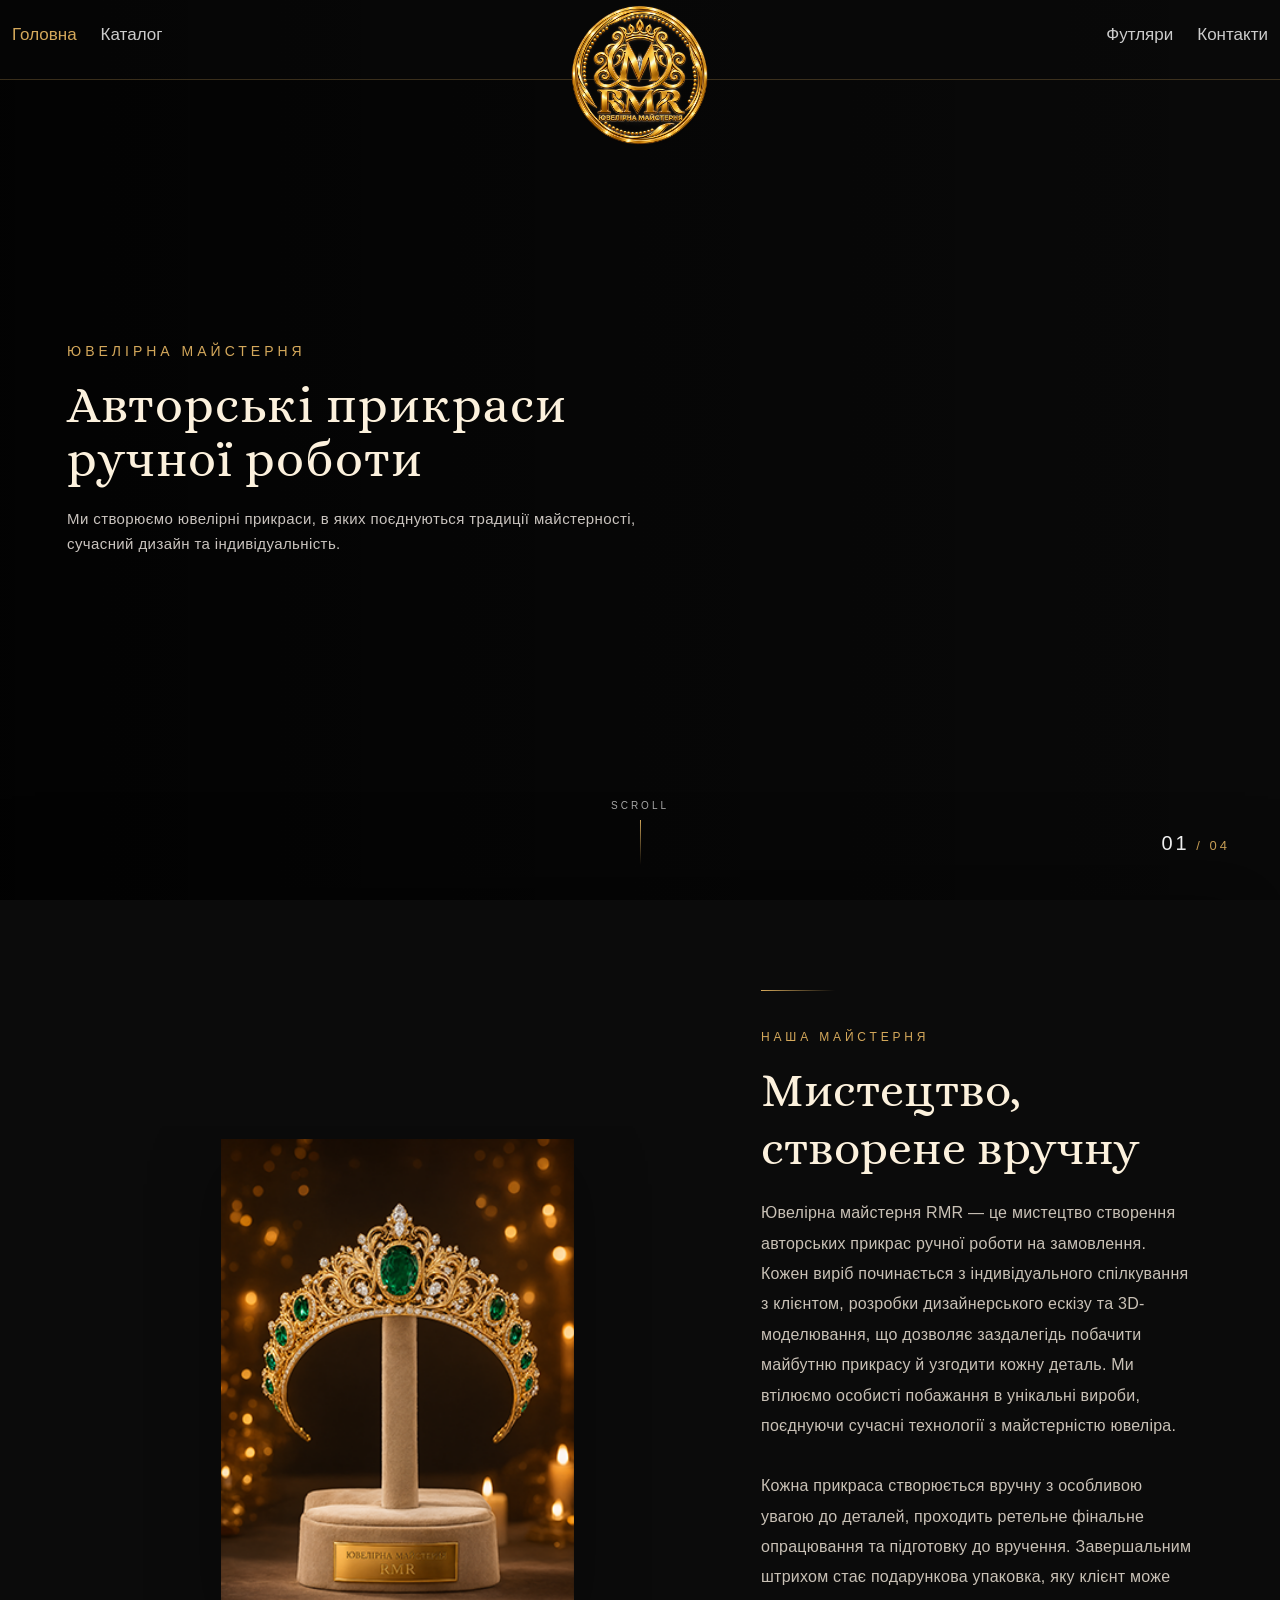
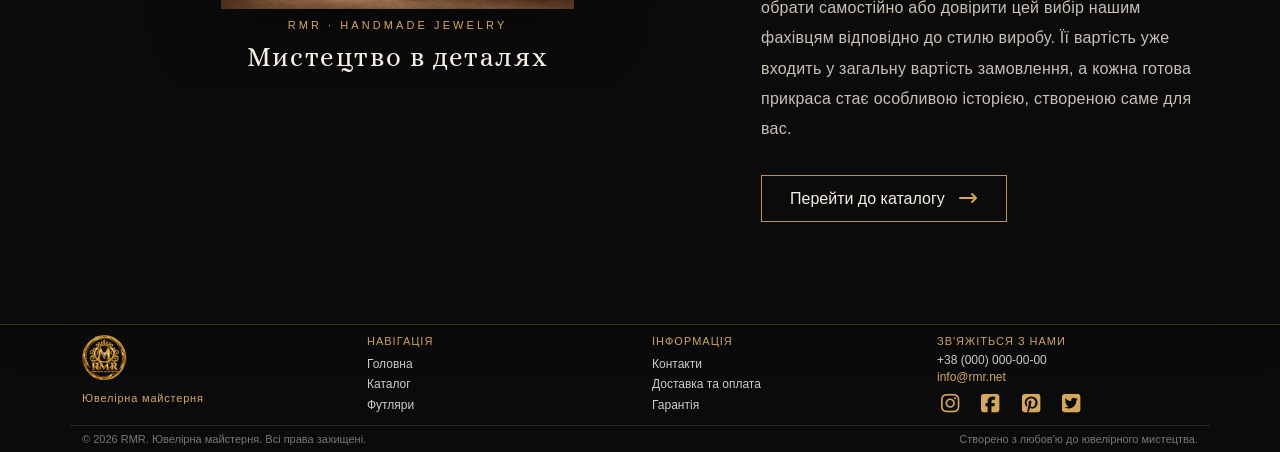
==== commit c4e5a7c8: "Add files via upload" ====
--- a/index.html
+++ b/index.html
@@ -219,7 +219,7 @@
    <!-- ЛОГОТИП -->
     <div class="col-lg-3 col-md-6 col-12">
     <div class="footer-column footer-brand"> 
-     <span class="footer-logo d-inline-block"><img src="images/logotipWithDiamond.png" alt="Ювелірна майстерня" class="img-fluid"> </span>         
+    <span class="footer-logo d-inline-block"><img src="images/logotipWithDiamond.png" alt="Ювелірна майстерня" class="img-fluid"> </span>        
      <p class="footer-description"> Ювелірна майстерня </p>
      </div>
      </div>                         
@@ -243,8 +243,8 @@
        <h5>  Інформація  </h5>  
             <ul class="footer-links list-unstyled">
                <li> <a href="contacts.html"> Контакти </a> </li>
-               <li> <a href="#"> Доставка і оплата </a> </li>         
-             <li> <a href="#"> Гарантія </a> </li>   
+               <li> <a href="contacts.html#delivery-payment"> Доставка та оплата </a> </li>         
+             <li> <a href="contacts.html#warranty"> Гарантія </a> </li>   
             </ul>            
        </div>
        </div>              
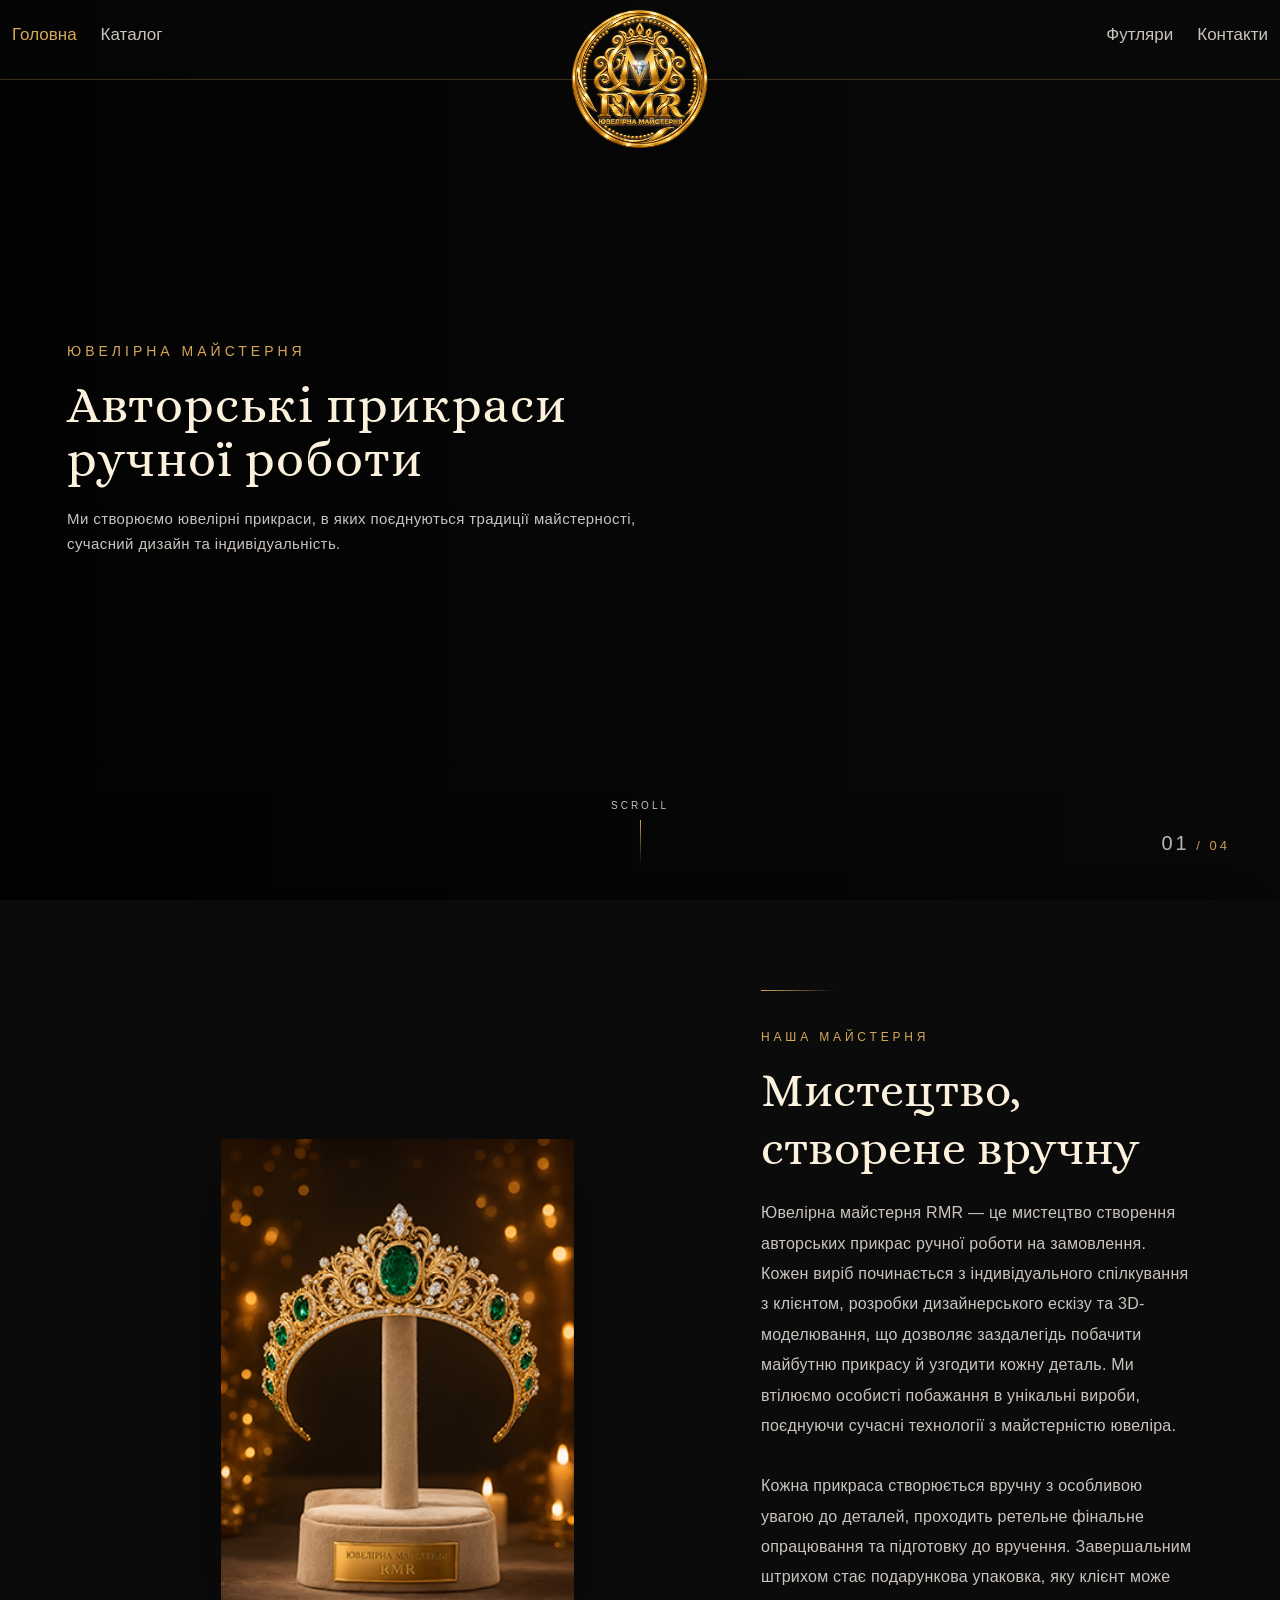
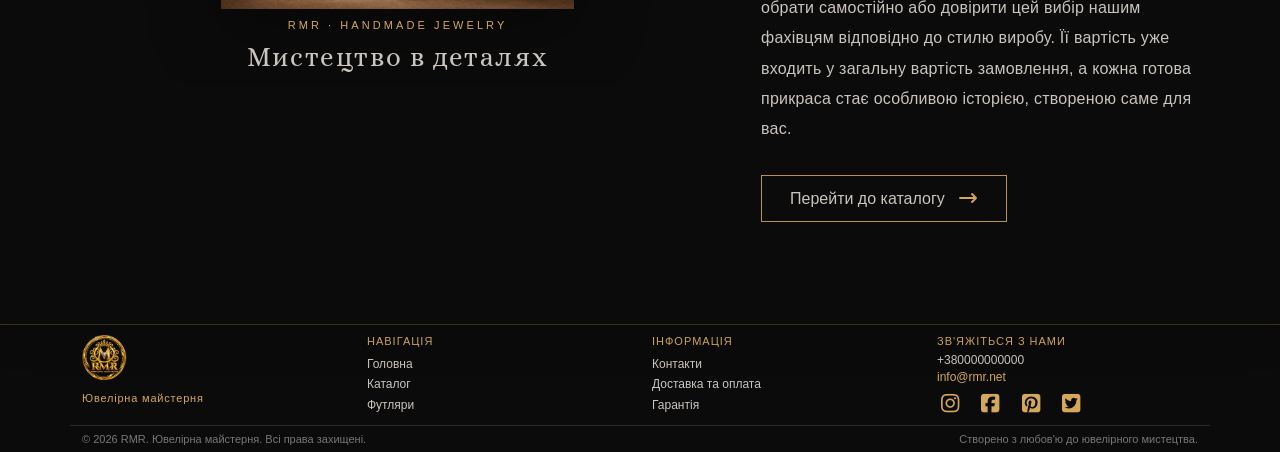
==== commit a7139ee5: "Add files via upload" ====
--- a/index.html
+++ b/index.html
@@ -255,7 +255,7 @@
         <h5> Зв'яжіться з нами </h5>
      
      <!-- ТЕЛЕФОН -->                    
-        <p class="footer-contact">  +38 (000) 000-00-00  </p>
+        <p class="footer-contact">  +380000000000  </p>
                       
      <!-- EMAIL -->
         <p class="footer-contact"> 
--- a/styles/style.css
+++ b/styles/style.css
@@ -42,6 +42,7 @@
   font-display: swap; /* Плавная замена текста при загрузке */
 }
 
+
 html,
 body {
     margin: 0;
@@ -70,7 +71,8 @@
 }
 /* ССЫЛКИ МЕНЮ */
 .site-header .nav-link {
-    color: #cccccc;
+    font-family: 'PT Serif', sans-serif;  
+    color: #cac4bf;
     font-size: 17px;
     white-space: nowrap;
     text-decoration: none;
@@ -91,8 +93,8 @@
     width: 140px;
     height: 140px;
     left: 50%;
-    top: 5px;
-    transform: translateX(-50%);
+    top: 100%;
+    transform: translate(-50%,-50%);
     perspective: 600px;
     z-index: 20;
 }
@@ -278,7 +280,7 @@
     letter-spacing: 3px;
 }
 .about-counter .current {
-    color: #fff;
+    color: #cac4bf;
     font-size: 20px;
 }
 
@@ -293,7 +295,7 @@
     align-items: center;
     gap: 8px;
     transform: translateX(-50%);
-    color: rgba(255, 255, 255, 0.65);
+    color: #cac4bf;
     font-size: 10px;
     letter-spacing: 3px;
     text-transform: uppercase;
@@ -461,7 +463,7 @@
     letter-spacing: .28em;
 }
 .rmr-showcase-name {
-    color: #f6efe4;
+    color: #cac4bf;
     font-family: 'AliceRegular', 'PT Serif', serif;
     font-size: clamp(19px, 2.1vw, 27px);
     letter-spacing: .06em;
@@ -500,7 +502,7 @@
 }
 .rmr-workshop-description p {
     margin: 0 auto 30px;
-    color: #c9c1b6;
+    color: #cac4bf;
     font-size: clamp(15px, 1.25vw, 17px);
     line-height: 1.9;
     letter-spacing: .015em;
@@ -513,7 +515,7 @@
     padding: 13px 28px;
     border: 1px solid rgba(212,168,91,.85);
     border-radius: 0;
-    color: #f6efe4;
+    color: #cac4bf;
     text-decoration: none;
     transition: color .3s ease, background .3s ease, box-shadow .3s ease;
 }
@@ -663,7 +665,7 @@
     line-height: 1.3;
 }
 .footer-links a {
-    color: #cccccc;
+    color: #cac4bf;
     font-size: 12px;
     text-decoration: none;
     transition:
@@ -676,7 +678,7 @@
 }
 /* КОНТАКТЫ */
      .footer-contact {
-    color: #cccccc;
+    color: #cac4bf;
     font-size: 12px;
     line-height: 1.3;
     margin: 0 0 2px;
@@ -891,7 +893,7 @@
 ===================================== */
 .catalog-page {
     background: #0b0b0b;
-    color: #ffffff;
+    color: #cac4bf;
     min-height: 100vh;
     padding: 180px 6% 120px;
     position: relative;
@@ -939,8 +941,8 @@
     position: relative;
     border: none;
     background: transparent;
-    color: #9b9b9b;
-    font-family: "Playfair Display", "PT Serif", sans-serif;
+    color: #cac4bf;
+    font-family: "PT Serif", sans-serif;
     font-size: 15px;
     letter-spacing: 2px;
     padding: 10px 0;
@@ -1044,6 +1046,7 @@
     opacity: 1;
 }
 .product-overlay span {
+    font-family: "Open Sans", "PT Serif", sans-serif;
     border: 1px solid #d4a85b;
     padding: 12px 28px;
     color: #d4a85b;
@@ -1062,6 +1065,7 @@
     padding-top: 20px;
 }
 .product-info h2 {
+    font-family: "Open Sans", "PT Serif", sans-serif;
     margin: 0 0 7px;
     font-size: 20px;
     font-weight: 500;
@@ -1069,7 +1073,7 @@
 }
 .product-info p {
     margin: 0 0 10px;
-    color: #999;
+    color: #bdb6aa;
     font-size: 14px;
 }
 .product-price {
@@ -1101,7 +1105,7 @@
     position: relative;
     overflow: hidden;
     background: #0d0d0d;
-    color: #fff;
+    color: #cac4bf;
     border: 1px solid rgba(212, 168, 91, 0.4);
     border-radius: 0;
     box-shadow: 0 20px 80px rgba(0, 0, 0, 0.7);
@@ -1159,7 +1163,7 @@
 }
 .modal-product-info h2 {
     margin: 0;
-    font-family: "Playfair Display", "PT Serif", sans-serif;
+    font-family: "Open Sans", "PT Serif", sans-serif;
     font-size: 38px;
     font-weight: 400;
     letter-spacing: 2px;
@@ -1190,7 +1194,7 @@
     border: 1px solid #d4a85b;
     background: transparent;
     color: #d4a85b;
-    font-family: "Playfair Display", "PT Serif", sans-serif;
+    font-family: "Open Sans", "PT Serif", sans-serif;
     font-size: 12px;
     letter-spacing: 2px;
     cursor: pointer;
@@ -1331,7 +1335,7 @@
 body.packaging-page .arc-description {
     max-width: 320px;
     margin: 0;
-    color: rgba(245, 240, 232, 0.66);
+    color: #cac4bf;
     font-size: 14px;
     line-height: 1.8;
 }
@@ -1674,7 +1678,7 @@
 
 body.contacts-page .contact-main {
     display: block;
-    color: #cccccc;
+    color: #cac4bf;
     font-size: 14px;
     line-height: 1.5;
 }
@@ -1779,7 +1783,7 @@
 
 body.contacts-page .map-card-content p {
     margin: 0 0 22px;
-    color: #f0e9df;
+    color: #cac4bf;
     font-size: 15px;
 }
 
@@ -1811,7 +1815,7 @@
 
 body.contacts-page .rmr-button-outline {
     min-width: 205px;
-    color: #f6efe4;
+    color: #cac4bf;
     background: rgba(5, 5, 5, .55);
 }
 
@@ -1833,7 +1837,7 @@
 body.contacts-page .form-intro {
     max-width: 650px;
     margin: 0 0 28px;
-    color: #e0d9d0;
+    color: #cac4bf;
     font-size: 15px;
     line-height: 1.55;
 }
@@ -1845,7 +1849,7 @@
     width: 100%;
     min-height: 45px;
     padding: 12px 15px;
-    color: #f2ece3;
+    color: #cac4bf;
     border: 1px solid rgba(205, 178, 137, .38);
     border-radius: 4px;
     background: rgba(8, 8, 8, .76);
@@ -1866,7 +1870,7 @@
 }
 
 body.contacts-page .contacts-form select {
-    color: #e5ddd2;
+    color: #cac4bf;
     color-scheme: dark;
 }
 
@@ -2680,3 +2684,209 @@
         font-size: 16px;
     }
 }
+
+/* =====================================================
+   ІНФОРМАЦІЙНІ ЯКІРНІ РОЗДІЛИ НА СТОРІНЦІ КОНТАКТІВ
+   ===================================================== */
+   html {
+    scroll-behavior: smooth;
+}
+
+body.contacts-page #delivery-payment,
+body.contacts-page #warranty {
+    scroll-margin-top: 105px;
+}
+
+body.contacts-page .contacts-info-section {
+    position: relative;
+    padding: clamp(48px, 6vw, 82px) 0;
+    background: #0b0b0b;
+    color: #f3eee5;
+}
+
+body.contacts-page .contacts-warranty-section {
+    padding-top: 18px;
+    padding-bottom: clamp(58px, 7vw, 92px);
+}
+
+body.contacts-page .contacts-info-heading {
+    margin-bottom: 34px;
+}
+
+body.contacts-page .contacts-info-kicker {
+    display: block;
+    margin-bottom: 10px;
+    color: #d4a85b;
+    font-size: 12px;
+    letter-spacing: 3px;
+    text-transform: uppercase;
+}
+
+body.contacts-page .contacts-info-heading h2 {
+    margin: 0;
+    color: #fcf1dd;
+    font-family: 'Playfair Display', 'PT Serif', serif;
+    font-size: clamp(27px, 3.2vw, 40px);
+}
+
+body.contacts-page .contacts-info-rule {
+    display: block;
+    width: 76px;
+    height: 1px;
+    margin: 17px auto 0;
+    background: #d4a85b;
+}
+
+body.contacts-page .contacts-info-card {
+    height: 100%;
+    padding: clamp(24px, 3vw, 36px);
+    border: 1px solid rgba(212, 168, 91, .42);
+    background: linear-gradient(145deg, rgba(255,255,255,.045), rgba(255,255,255,.012));
+    text-align: center;
+}
+
+body.contacts-page .contacts-info-icon {
+    display: inline-flex;
+    align-items: center;
+    justify-content: center;
+    width: 54px;
+    height: 54px;
+    margin-bottom: 17px;
+    border: 1px solid rgba(212, 168, 91, .65);
+    border-radius: 50%;
+    color: #f6df9d;
+    font-size: 22px;
+}
+
+body.contacts-page .contacts-info-card h3 {
+    margin: 0 0 14px;
+    color: #d4a85b;
+    font-family: 'Playfair Display', 'PT Serif', serif;
+    font-size: clamp(21px, 2.2vw, 26px);
+}
+
+body.contacts-page .contacts-info-card p {
+    max-width: 620px;
+    margin: 0 auto;
+    color: #cac4bf;
+    font-size: 16px;
+    line-height: 1.8;
+}
+
+body.contacts-page .contacts-warranty-card {
+    padding-top: 32px;
+    padding-bottom: 32px;
+}
+
+@media (max-width: 575.98px) {
+    body.contacts-page #delivery-payment,
+    body.contacts-page #warranty {
+        scroll-margin-top: 82px;
+    }
+
+    body.contacts-page .contacts-info-section {
+        padding: 42px 0;
+    }
+
+    body.contacts-page .contacts-info-heading {
+        margin-bottom: 25px;
+    }
+
+    body.contacts-page .contacts-info-kicker {
+        font-size: 10px;
+        letter-spacing: 2px;
+    }
+
+    body.contacts-page .contacts-info-card p {
+        font-size: 15px;
+        line-height: 1.7;
+    }
+}
+
+@media (prefers-reduced-motion: reduce) {
+    html {
+        scroll-behavior: auto;
+    }
+}
+
+/* =====================================================
+   ПЛАНШЕТЫ: ДОПОЛНИТЕЛЬНОЕ УВЕЛИЧЕНИЕ МЕЛКИХ ШРИФТОВ
+   Блок стоит В КОНЦЕ файла, селекторы те же, что в основных правилах,
+   поэтому он их переопределяет без !important.
+   Чтобы откатить — удалите всё от этого комментария до конца файла.
+   ===================================================== */
+
+/* ---------- A. Портрет, 768–991px: iPad mini / iPad Air / Surface Pro 7 ----------
+   Добираем то, что осталось мелким: поля форм 16px (iOS не зумит при фокусе),
+   подписи и сообщения об ошибках не меньше 13px */
+   @media (min-width: 768px) and (max-width: 991.98px) {
+    .about-scroll { font-size: 12px; }
+    .about-counter { font-size: 14px; }
+    .product-overlay span { font-size: 14px; }
+    .rmr-showcase-kicker { font-size: 15px; }
+    .rmr-workshop-overline { font-size: 13px; }
+
+    .rmr-order-modal .rmr-order-product small,
+    .rmr-order-modal .rmr-demo-note,
+    .rmr-order-form .rmr-field-error,
+    body.contacts-page .contacts-form .rmr-field-error,
+    body.contacts-page .contacts-info-kicker { font-size: 13px; }
+
+    body.contacts-page .form-status { font-size: 14px; }
+
+    .rmr-order-modal .form-control,
+    .rmr-order-modal textarea.form-control,
+    body.contacts-page .contacts-form input,
+    body.contacts-page .contacts-form select,
+    body.contacts-page .contacts-form textarea { font-size: 16px; }
+}
+
+/* ---------- B. Альбом, 992–1399px, сенсорные экраны ----------
+   iPad Air (1180), iPad 10 (1080), iPad Pro 11 (1194), Surface Pro 7 (≈1368).
+   any-pointer: coarse — значит, есть тачскрин; обычные мониторы без касаний не затрагиваются. */
+@media (min-width: 992px) and (max-width: 1399.98px) and (any-pointer: coarse) {
+
+    /* главная */
+    .about-label { font-size: 16px; }
+    .about-text { font-size: 17px; line-height: 1.6; }
+    .about-counter { font-size: 15px; }
+    .about-scroll { font-size: 12px; }
+    .rmr-showcase-kicker { font-size: 13px; }
+    .rmr-workshop-overline { font-size: 13px; }
+
+    /* каталог */
+    .filter-btn { font-size: 16px; }
+    .product-info p { font-size: 16px; }
+    .product-price { font-size: 18px; }
+    .product-overlay span { font-size: 15px; }
+    .modal-category { font-size: 14px; }
+    .modal-order-btn { font-size: 15px; }
+
+    /* подвал */
+    .footer h5,
+    .footer-bottom span,
+    .footer-copy,
+    .footer-description,
+    .footer-love { font-size: 14px; }
+    .footer-contact,
+    .footer-links a { font-size: 15px; }
+
+    /* форма заказа */
+    .rmr-order-modal .form-label { font-size: 15px; }
+    .rmr-order-modal .rmr-order-product small,
+    .rmr-order-modal .rmr-demo-note,
+    .rmr-order-form .rmr-field-error,
+    body.contacts-page .contacts-form .rmr-field-error { font-size: 13px; }
+    .rmr-order-modal .form-control,
+    .rmr-order-modal textarea.form-control { font-size: 16px; }
+
+    /* контакты */
+    body.contacts-page .contact-main { font-size: 16px; }
+    body.contacts-page .contact-note { font-size: 14px; }
+    body.contacts-page .contacts-info-kicker { font-size: 13px; }
+    body.contacts-page .form-status { font-size: 14px; }
+    body.contacts-page .rmr-button { font-size: 16px; }
+    body.contacts-page .contacts-form input,
+    body.contacts-page .contacts-form select,
+    body.contacts-page .contacts-form textarea { font-size: 16px; }
+}
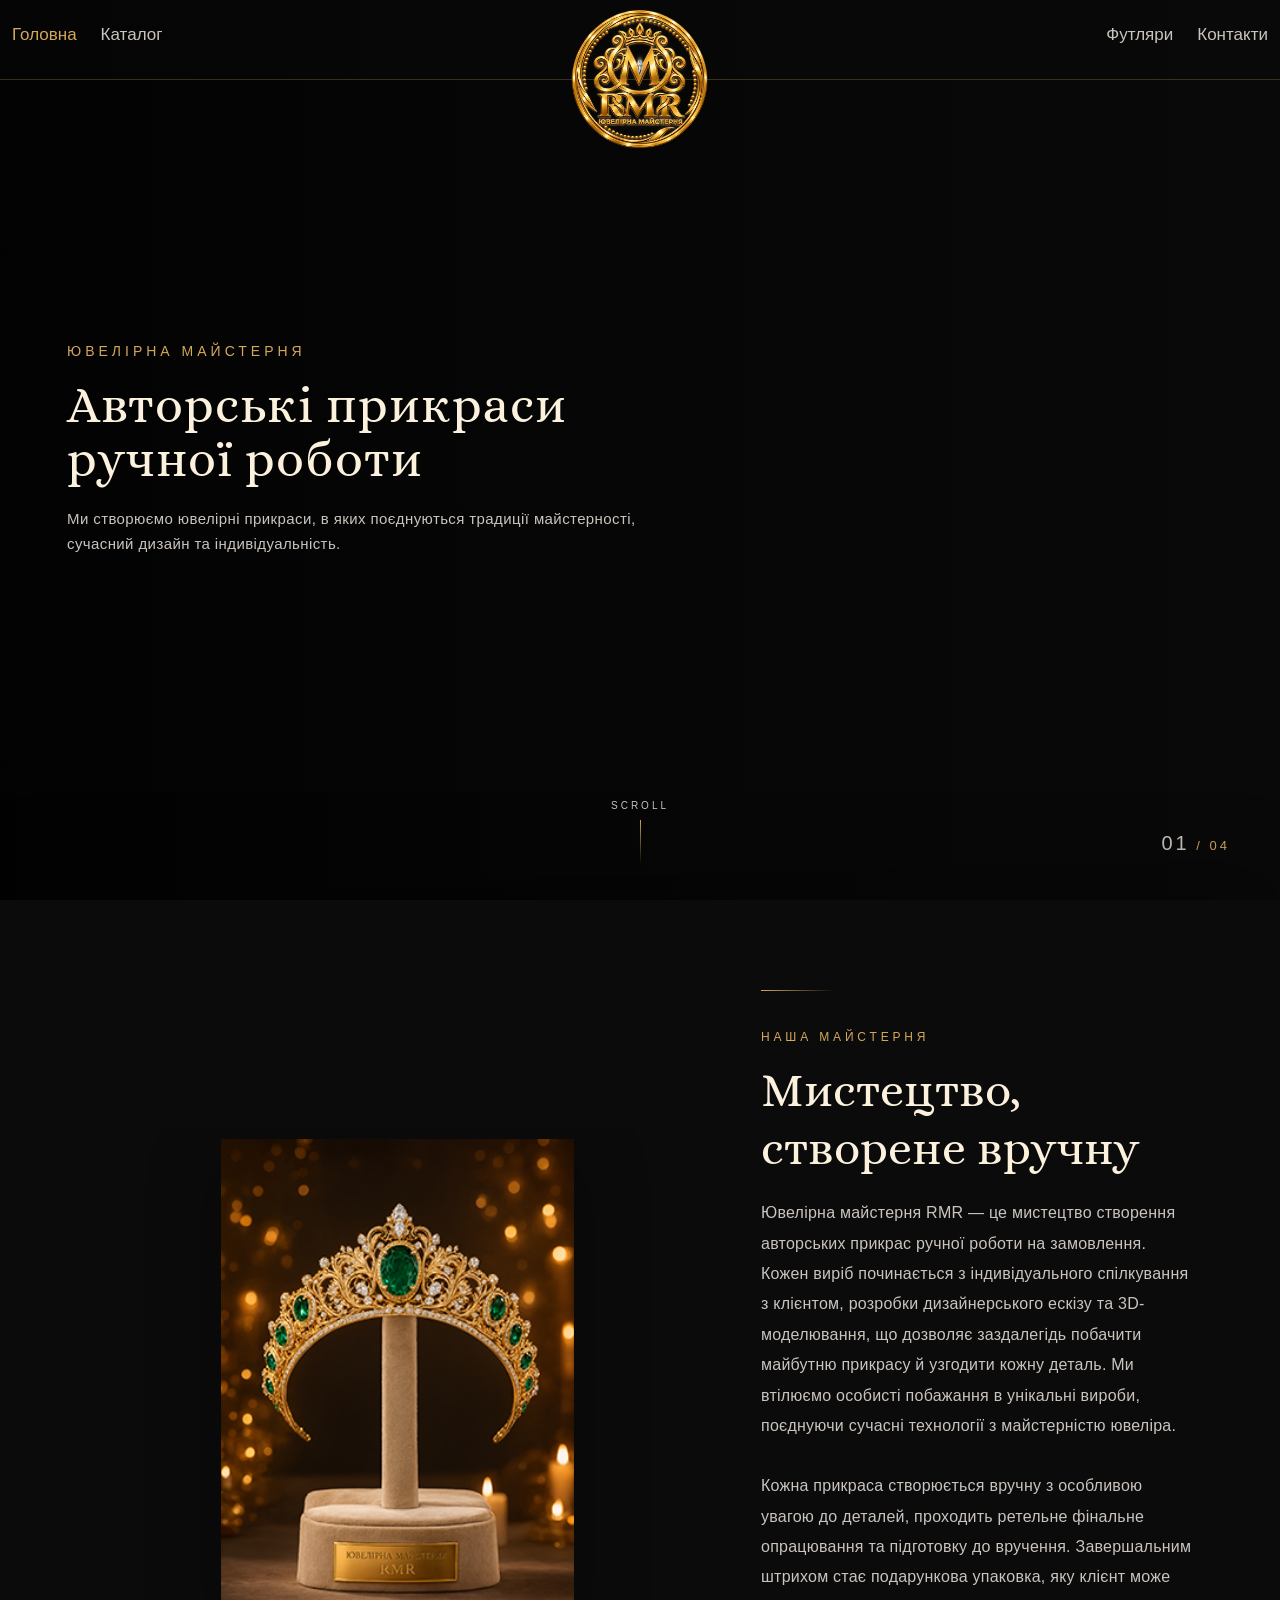
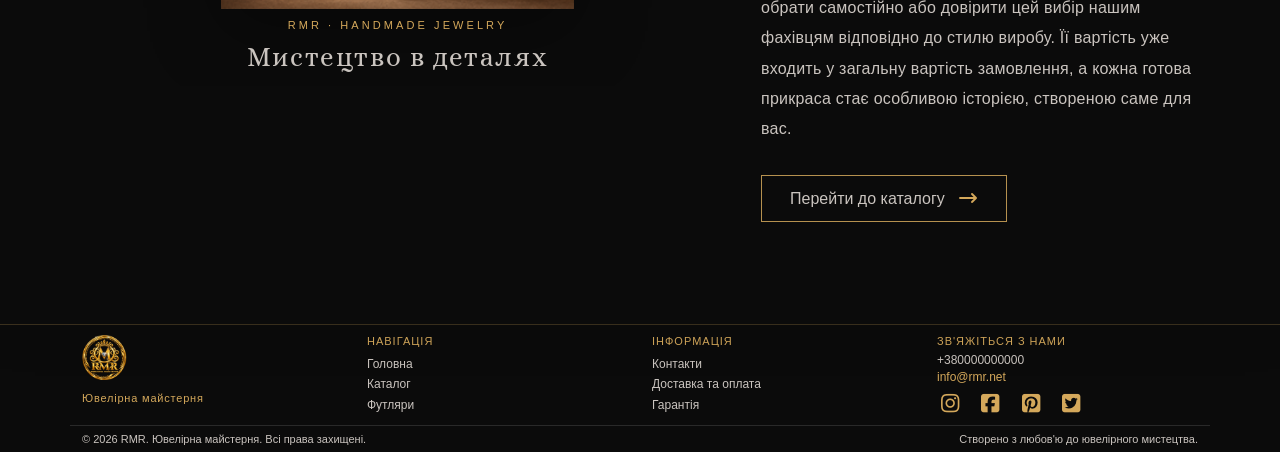
==== commit aa85b711: "Add files via upload" ====
--- a/index.html
+++ b/index.html
@@ -263,10 +263,10 @@
                             
      <!-- СОЦСЕТИ -->
         <div class="footer-socicons d-flex">
-            <span aria-label="Instagram"> <i class="fa-brands fa-instagram"></i> </span>
-            <span aria-label="Facebook"> <i class="fa-brands fa-square-facebook"></i> </span>
-            <span aria-label="Pinterest"> <i class="fa-brands fa-square-pinterest"></i> </span>
-            <span aria-label="Twitter"> <i class="fa-brands fa-square-twitter"></i> </span>  
+            <a href="#" aria-label="Instagram"> <i class="fa-brands fa-instagram"></i> </a>        
+            <a href="#" aria-label="Facebook"> <i class="fa-brands fa-square-facebook"></i> </a>
+            <a href="#" aria-label="Pinterest"> <i class="fa-brands fa-square-pinterest"></i> </a>
+            <a href="#" aria-label="Twitter"> <i class="fa-brands fa-square-twitter"></i> </a>  
     </div>
     </div>
     </div>           
--- a/styles/style.css
+++ b/styles/style.css
@@ -696,7 +696,7 @@
     gap: 14px;
     margin-top: 7px;
 }
-.footer-socicons span {
+.footer-socicons a {
     color: #d4a85b;
     font-size: 21px;
     line-height: 1;
@@ -706,7 +706,7 @@
         transform 0.4s ease,
         text-shadow 0.4s ease;
 }
-.footer-socicons span:hover {
+.footer-socicons a:hover {
     color: #fff0b0;
     transform: translateY(-3px);
     text-shadow:
@@ -747,16 +747,16 @@
         1px solid rgba(255, 255, 255, 0.12);
 }
 .footer-bottom span {
-    color: #777;
+    color: #cac4bf;
     font-size: 11px;
 }
 .footer-copy {
-    color: #777;
+    color: #cac4bf;
     font-size: 11px;
     text-align: left;
 }
 .footer-love {
-    color: #777;
+    color: #cac4bf;
     font-size: 11px;
     text-align: right;
 }
@@ -2525,7 +2525,7 @@
     .footer-socicons {
         gap: 18px;
     }
-    .footer-socicons span {
+    .footer-socicons a {
         font-size: 28px;
     }
     .up-button {
@@ -2645,7 +2645,7 @@
     .footer-contact {
         margin-bottom: 6px;
     }
-    .footer-socicons span {
+    .footer-socicons a {
         font-size: 32px;
     }
     .up-button {
